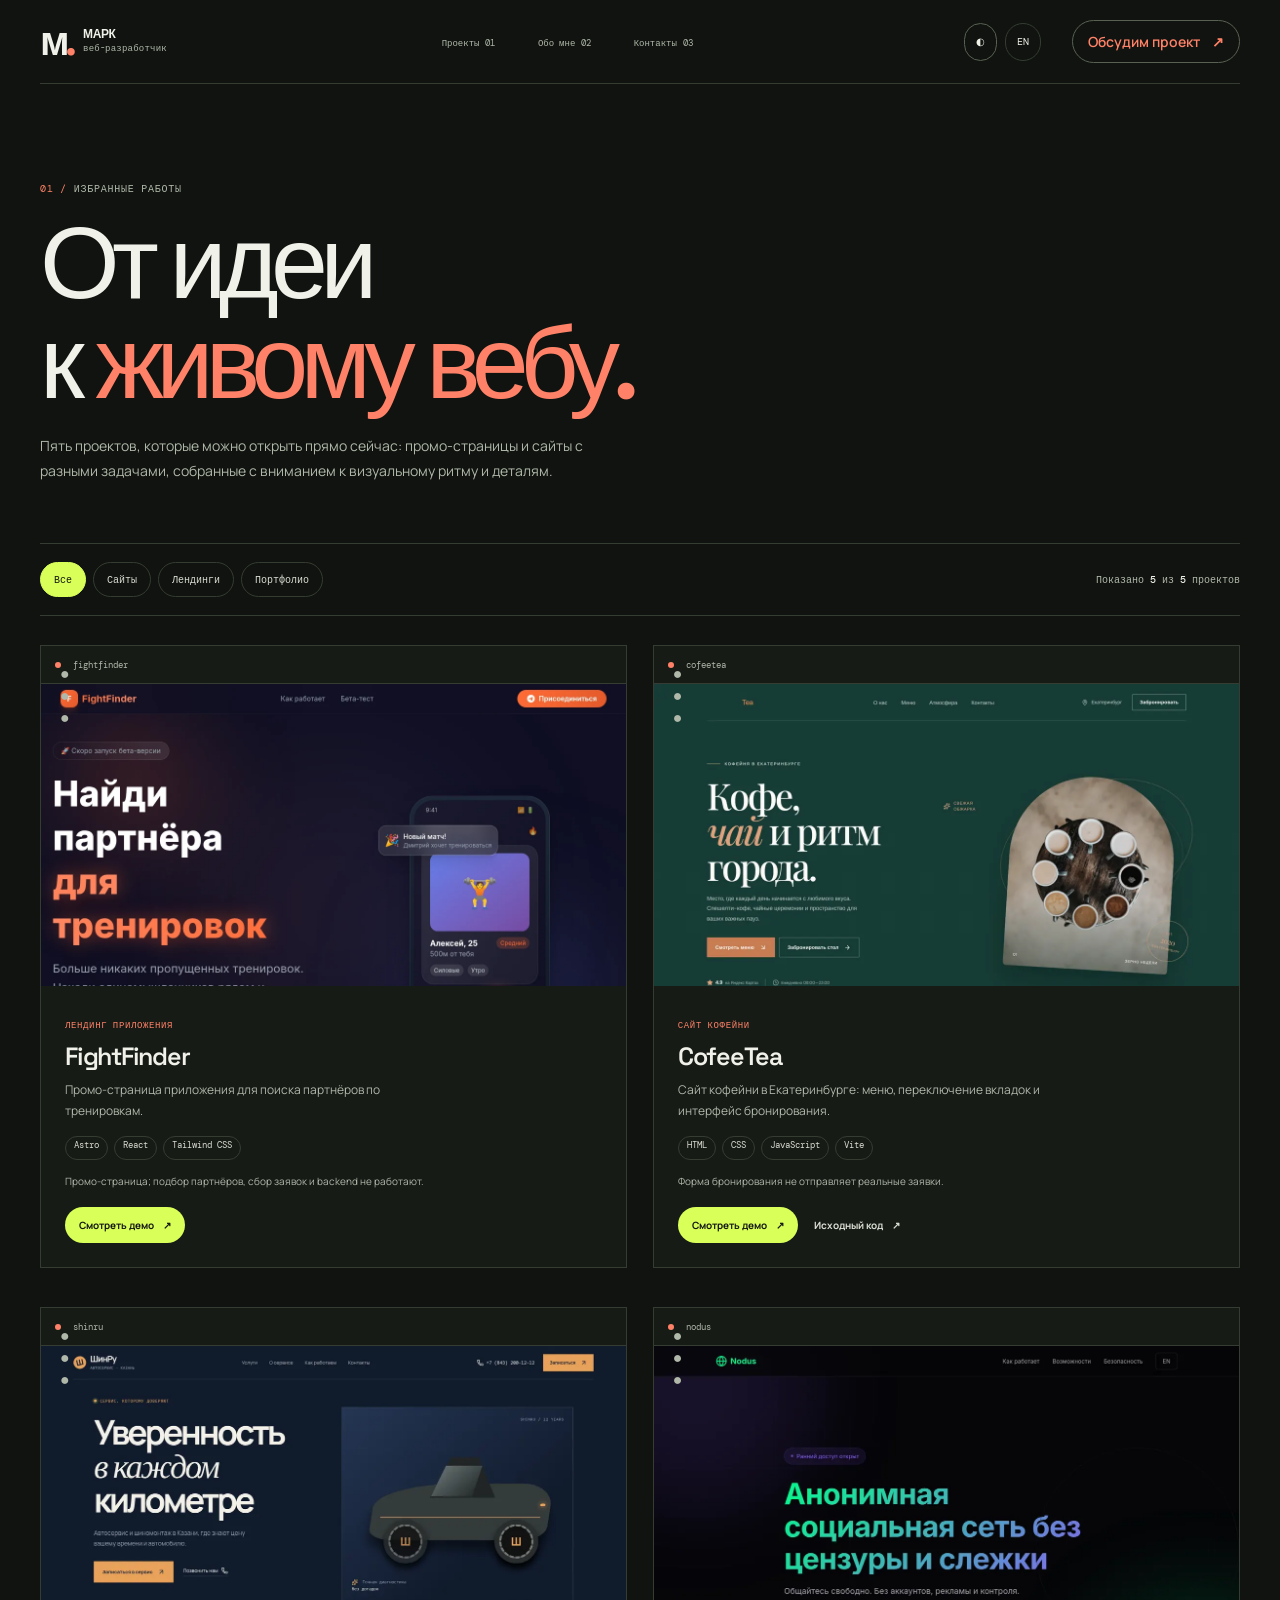
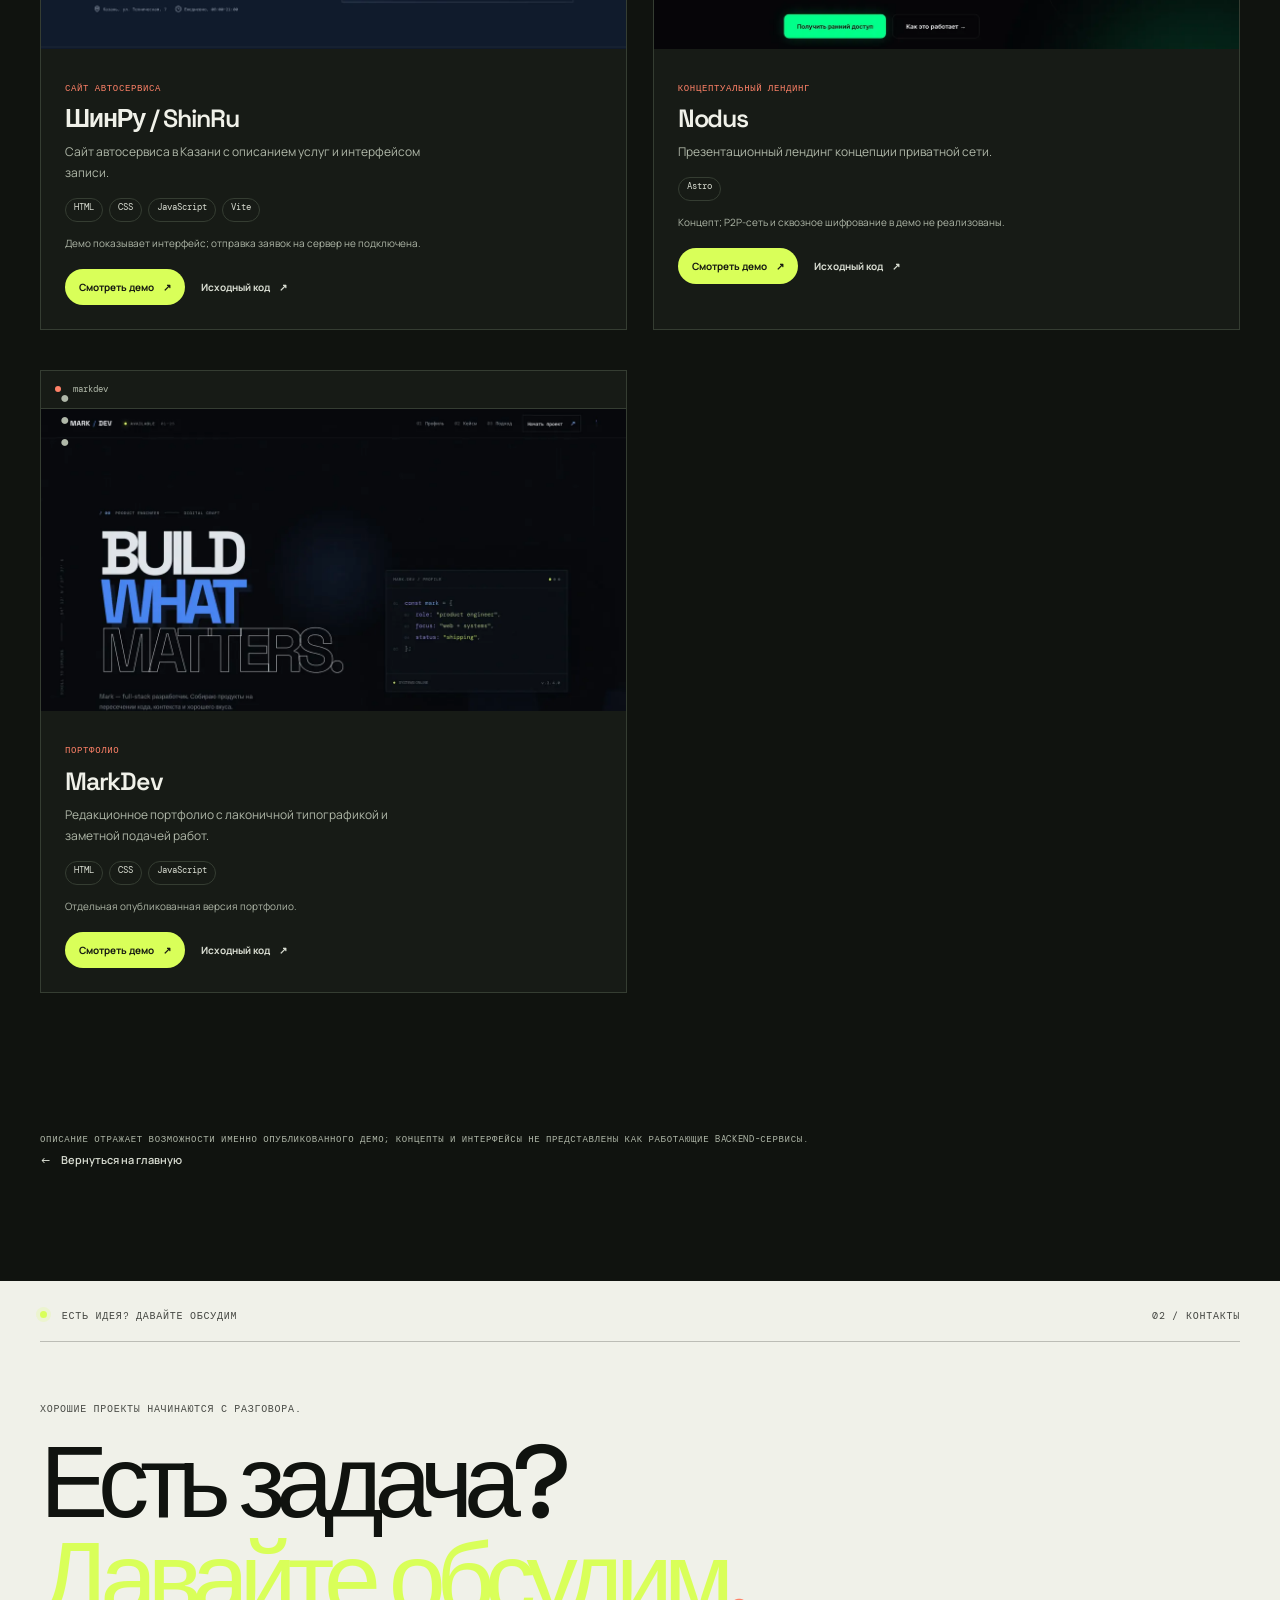
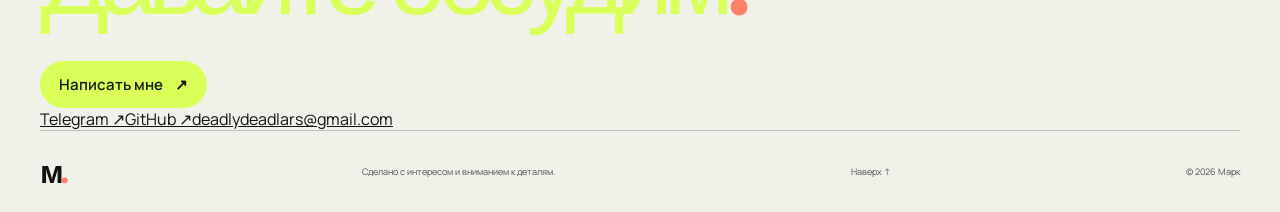
==== projects.html @ 75f18510 "Publish bilingual portfolio with project gallery and themes" ====
<!doctype html>
<html lang="ru" data-theme="dark">
  <head>
    <meta charset="UTF-8" />
    <meta name="viewport" content="width=device-width, initial-scale=1" />
    <meta name="theme-color" content="#10130f" />
    <meta name="description" content="Пять опубликованных веб-проектов: сайты, лендинги и портфолио с живыми демо и исходным кодом." data-i18n-content="projectsMetaDescription" />
    <title data-i18n-title="projectsTitle">Проекты — Марк, веб-разработчик</title>
    <script>try{const t=localStorage.getItem('mark-portfolio-theme');document.documentElement.dataset.theme=t==='light'||t==='dark'?t:'dark';const l=localStorage.getItem('mark-portfolio-locale');document.documentElement.lang=l==='en'||l==='ru'?l:'ru';const m=document.querySelector('meta[name="theme-color"]');if(m)m.content=document.documentElement.dataset.theme==='dark'?'#10130f':'#f5f3ed'}catch{document.documentElement.dataset.theme='dark';document.documentElement.lang='ru'}</script>
    <link rel="preconnect" href="https://fonts.googleapis.com" />
    <link rel="preconnect" href="https://fonts.gstatic.com" crossorigin />
    <link href="https://fonts.googleapis.com/css2?family=DM+Mono:wght@400;500&family=Manrope:wght@400;500;600;700;800&family=Space+Grotesk:wght@400;500;600;700&display=swap" rel="stylesheet" />
    <link rel="stylesheet" href="styles.css" />
    <script src="script.js" defer></script>
  </head>
  <body>
    <a class="skip-link" href="#main" data-i18n="skip">Перейти к содержимому</a>
    <div class="site-shell">
      <header class="site-header" id="top">
        <a class="brand" href="index.html#top" aria-label="Марк — на главную" data-i18n-aria="brandHome"><span class="brand-symbol" aria-hidden="true">м<span class="brand-dot">.</span></span><span class="brand-name"><span data-i18n="brandName">Марк</span><br /><small data-i18n="brandRole">веб-разработчик</small></span></a>
        <nav class="desktop-nav" aria-label="Основная навигация" data-i18n-aria="mainNav"><a href="projects.html" aria-current="page"><span data-i18n="navProjects">Проекты</span> <span>01</span></a><a href="index.html#about"><span data-i18n="navAbout">Обо мне</span> <span>02</span></a><a href="index.html#contact"><span data-i18n="navContact">Контакты</span> <span>03</span></a></nav>
        <div class="header-tools"><button class="theme-toggle" type="button" aria-pressed="true" aria-label="Переключить на светлую тему" data-i18n-aria="themeLight"><span aria-hidden="true">◐</span></button><button class="locale-switch" type="button" aria-label="Switch to English" data-i18n-aria="localeToEnglish">EN</button></div>
        <a class="header-cta" href="index.html#contact"><span data-i18n="headerCta">Обсудим проект</span> <span aria-hidden="true">↗</span></a>
        <button class="menu-toggle" type="button" aria-label="Открыть меню" aria-controls="mobile-nav" aria-expanded="false" data-i18n-aria="menuOpen"><span></span><span></span></button>
      </header>
      <nav class="mobile-nav" id="mobile-nav" aria-label="Мобильная навигация" data-i18n-aria="mobileNav"><a href="projects.html" aria-current="page"><span data-i18n="navProjects">Проекты</span> <span>01 ↗</span></a><a href="index.html#about"><span data-i18n="navAbout">Обо мне</span> <span>02 ↗</span></a><a href="index.html#contact"><span data-i18n="navContact">Контакты</span> <span>03 ↗</span></a></nav>
      <main id="main" class="section-wrap">
        <section class="projects-hero" aria-labelledby="projects-heading"><p class="eyebrow reveal"><span class="section-index">01 /</span> <span data-i18n="projectsEyebrow">Избранные работы</span></p><h1 id="projects-heading" class="reveal" data-i18n-html="projectsHeading">От идеи<br />к <em>живому вебу.</em></h1><p class="projects-intro reveal" data-i18n="projectsIntro">Пять проектов, которые можно открыть прямо сейчас: промо-страницы и сайты с разными задачами, собранные с вниманием к визуальному ритму и деталям.</p></section>
        <section aria-label="Фильтры проектов" data-i18n-aria="filterSection">
          <div class="projects-toolbar"><div class="project-filters" role="group" aria-label="Фильтры проектов" data-i18n-aria="projectFilters"><button class="filter-button" type="button" data-filter="all" aria-pressed="true" data-i18n="filterAll">Все</button><button class="filter-button" type="button" data-filter="website" aria-pressed="false" data-i18n="filterWebsites">Сайты</button><button class="filter-button" type="button" data-filter="landing" aria-pressed="false" data-i18n="filterLandings">Лендинги</button><button class="filter-button" type="button" data-filter="portfolio" aria-pressed="false" data-i18n="filterPortfolio">Портфолио</button></div><p class="projects-count" aria-live="polite" data-project-count><span data-i18n="showingProjects">Показано</span> <strong data-count="shown">5</strong> <span data-i18n="ofProjects">из</span> <strong data-count="total">5</strong> <span data-i18n="projectsNoun">проектов</span></p></div>
        </section>
        <div class="projects-grid" data-projects-grid>
          <article class="project-card reveal" data-project-id="fightfinder" data-category="landing">
            <div class="project-preview"><div class="browser-bar" aria-hidden="true"><span class="browser-dots">● ● ●</span><span class="browser-address">fightfinder</span></div><a href="https://deadlydeadlars.github.io/FightFinder-demo/" class="project-preview-link" target="_blank" rel="noopener noreferrer" data-project-field="openLabel"><img class="project-image" src="assets/projects/fightfinder.webp" width="1200" height="833" loading="lazy" alt="FightFinder — промо-страница сервиса для поиска партнёров по тренировкам" data-project-field="alt" /></a></div>
            <div class="project-info"><p class="project-category" data-project-field="categoryLabel">Лендинг продукта</p><h2 class="project-title" data-project-field="title">FightFinder</h2><p class="project-description" data-project-field="description">Промо-страница сервиса для поиска партнёров по тренировкам и занятий вместе.</p><div class="project-tags"><span class="project-tag">Astro</span><span class="project-tag">React</span><span class="project-tag">Tailwind CSS</span></div><p class="project-note" data-project-field="note">Промо-страница; подбор партнёров и backend не работают.</p><div class="project-actions"><a class="project-demo" href="https://deadlydeadlars.github.io/FightFinder-demo/" target="_blank" rel="noopener noreferrer" data-i18n="viewDemo">Смотреть демо <span aria-hidden="true">↗</span></a></div></div>
          </article>
          <article class="project-card reveal" data-project-id="cofeetea" data-category="website">
            <div class="project-preview"><div class="browser-bar" aria-hidden="true"><span class="browser-dots">● ● ●</span><span class="browser-address">cofeetea</span></div><a href="https://deadlydeadlars.github.io/CofeeTea.github.io/" class="project-preview-link" target="_blank" rel="noopener noreferrer" data-project-field="openLabel"><img class="project-image" src="assets/projects/cofeetea.webp" width="1200" height="833" loading="lazy" alt="Сайт кофейни CofeeTea с меню и интерфейсом бронирования" data-project-field="alt" /></a></div>
            <div class="project-info"><p class="project-category" data-project-field="categoryLabel">Сайт</p><h2 class="project-title" data-project-field="title">CofeeTea</h2><p class="project-description" data-project-field="description">Сайт кофейни в Екатеринбурге: меню, переключение вкладок и интерфейс бронирования.</p><div class="project-tags"><span class="project-tag">HTML</span><span class="project-tag">CSS</span><span class="project-tag">JavaScript</span><span class="project-tag">Vite</span></div><p class="project-note" data-project-field="note">Форма бронирования не отправляет реальные заявки.</p><div class="project-actions"><a class="project-demo" href="https://deadlydeadlars.github.io/CofeeTea.github.io/" target="_blank" rel="noopener noreferrer" data-i18n="viewDemo">Смотреть демо <span aria-hidden="true">↗</span></a><a class="project-source" href="https://github.com/DeadlyDeadlars/CofeeTea.github.io" target="_blank" rel="noopener noreferrer" data-i18n="sourceCode">Исходный код <span aria-hidden="true">↗</span></a></div></div>
          </article>
          <article class="project-card reveal" data-project-id="shinru" data-category="website">
            <div class="project-preview"><div class="browser-bar" aria-hidden="true"><span class="browser-dots">● ● ●</span><span class="browser-address">shinru</span></div><a href="https://deadlydeadlars.github.io/Mechanical.github.io/" class="project-preview-link" target="_blank" rel="noopener noreferrer" data-project-field="openLabel"><img class="project-image" src="assets/projects/shinru.webp" width="1200" height="833" loading="lazy" alt="Сайт автосервиса ШинРу с информацией об услугах" data-project-field="alt" /></a></div>
            <div class="project-info"><p class="project-category" data-project-field="categoryLabel">Сайт</p><h2 class="project-title" data-project-field="title">ШинРу / ShinRu</h2><p class="project-description" data-project-field="description">Сайт автосервиса в Казани с описанием услуг и интерфейсом записи.</p><div class="project-tags"><span class="project-tag">HTML</span><span class="project-tag">CSS</span><span class="project-tag">JavaScript</span><span class="project-tag">Vite</span></div><p class="project-note" data-project-field="note">Демо показывает интерфейс; отправка заявок на сервер не подключена.</p><div class="project-actions"><a class="project-demo" href="https://deadlydeadlars.github.io/Mechanical.github.io/" target="_blank" rel="noopener noreferrer" data-i18n="viewDemo">Смотреть демо <span aria-hidden="true">↗</span></a><a class="project-source" href="https://github.com/DeadlyDeadlars/Mechanical.github.io" target="_blank" rel="noopener noreferrer" data-i18n="sourceCode">Исходный код <span aria-hidden="true">↗</span></a></div></div>
          </article>
          <article class="project-card reveal" data-project-id="nodus" data-category="landing">
            <div class="project-preview"><div class="browser-bar" aria-hidden="true"><span class="browser-dots">● ● ●</span><span class="browser-address">nodus</span></div><a href="https://deadlydeadlars.github.io/Nodus/" class="project-preview-link" target="_blank" rel="noopener noreferrer" data-project-field="openLabel"><img class="project-image" src="assets/projects/nodus.webp" width="1200" height="833" loading="lazy" alt="Nodus — концептуальный лендинг приватной сети" data-project-field="alt" /></a></div>
            <div class="project-info"><p class="project-category" data-project-field="categoryLabel">Концептуальный лендинг</p><h2 class="project-title" data-project-field="title">Nodus</h2><p class="project-description" data-project-field="description">Презентационный лендинг концепции приватной сети.</p><div class="project-tags"><span class="project-tag">Astro</span></div><p class="project-note" data-project-field="note">Концепт; P2P-сеть и сквозное шифрование в демо не реализованы.</p><div class="project-actions"><a class="project-demo" href="https://deadlydeadlars.github.io/Nodus/" target="_blank" rel="noopener noreferrer" data-i18n="viewDemo">Смотреть демо <span aria-hidden="true">↗</span></a><a class="project-source" href="https://github.com/DeadlyDeadlars/Nodus" target="_blank" rel="noopener noreferrer" data-i18n="sourceCode">Исходный код <span aria-hidden="true">↗</span></a></div></div>
          </article>
          <article class="project-card reveal" data-project-id="markdev" data-category="portfolio">
            <div class="project-preview"><div class="browser-bar" aria-hidden="true"><span class="browser-dots">● ● ●</span><span class="browser-address">markdev</span></div><a href="https://deadlydeadlars.github.io/MarkDev.github.io/" class="project-preview-link" target="_blank" rel="noopener noreferrer" data-project-field="openLabel"><img class="project-image" src="assets/projects/markdev.webp" width="1200" height="833" loading="lazy" alt="MarkDev — редакционное портфолио веб-разработчика" data-project-field="alt" /></a></div>
            <div class="project-info"><p class="project-category" data-project-field="categoryLabel">Портфолио</p><h2 class="project-title" data-project-field="title">MarkDev</h2><p class="project-description" data-project-field="description">Редакционное портфолио с лаконичной типографикой и заметной подачей работ.</p><div class="project-tags"><span class="project-tag">HTML</span><span class="project-tag">CSS</span><span class="project-tag">JavaScript</span></div><p class="project-note" data-project-field="note">Отдельная опубликованная версия портфолио.</p><div class="project-actions"><a class="project-demo" href="https://deadlydeadlars.github.io/MarkDev.github.io/" target="_blank" rel="noopener noreferrer" data-i18n="viewDemo">Смотреть демо <span aria-hidden="true">↗</span></a><a class="project-source" href="https://github.com/DeadlyDeadlars/MarkDev.github.io" target="_blank" rel="noopener noreferrer" data-i18n="sourceCode">Исходный код <span aria-hidden="true">↗</span></a></div></div>
          </article>
        </div>
        <p class="project-note mono concept-note" data-i18n="catalogNote">Описание отражает возможности именно опубликованного демо; концепты и интерфейсы не представлены как работающие backend-сервисы.</p>
        <a class="page-back" href="index.html#work"><span aria-hidden="true">←</span> <span data-i18n="backHome">Вернуться на главную</span></a>
      </main>
      <footer class="contact-section catalog-footer"><div class="section-wrap contact-inner"><div class="contact-top mono"><span><span class="live-dot"></span> <span data-i18n="contactEyebrow">ЕСТЬ ИДЕЯ? ДАВАЙТЕ ОБСУДИМ</span></span><span data-i18n="catalogContactIndex">02 / КОНТАКТЫ</span></div><p class="contact-kicker" data-i18n="contactKicker">Хорошие проекты начинаются с разговора.</p><h2 data-i18n-html="catalogContactHeading">Есть задача?<br /><em>Давайте обсудим<span>.</span></em></h2><div class="contact-actions"><a class="contact-button" href="mailto:deadlydeadlars@gmail.com?subject=%D0%9F%D1%80%D0%BE%D0%B5%D0%BA%D1%82%20%D0%B4%D0%BB%D1%8F%20%D0%9C%D0%B0%D1%80%D0%BA%D0%B0" data-i18n-href="mailtoSubject"><span data-i18n="writeMe">Написать мне</span> <span aria-hidden="true">↗</span></a></div><div class="contact-links"><a href="https://t.me/MarkCodder" target="_blank" rel="noopener noreferrer">Telegram <span aria-hidden="true">↗</span></a><a href="https://github.com/DeadlyDeadlars" target="_blank" rel="noopener noreferrer">GitHub <span aria-hidden="true">↗</span></a><a href="mailto:deadlydeadlars@gmail.com">deadlydeadlars@gmail.com</a></div><div class="footer"><a class="footer-brand" href="index.html#top" aria-label="Марк — на главную" data-i18n-aria="brandHome">м<span>.</span></a><span data-i18n="footerMade">Сделано с интересом и вниманием к деталям.</span><a href="index.html#top"><span data-i18n="backTop">Наверх</span> ↑</a><span>© <span id="year">2026</span> <span data-i18n="brandName">Марк</span></span></div></div></footer>
    </div>
  </body>
</html>
---- styles.css ----
:root {
  color-scheme: dark;
  --paper: #10130f;
  --paper-raised: #171b16;
  --paper-soft: #1d231b;
  --ink: #f0f1e9;
  --ink-soft: #d9ddd2;
  --muted: #b0b8a9;
  --line: #353d32;
  --line-strong: #596252;
  --lime: #d9ff59;
  --coral: #ff8268;
  --accent: #ff8268;
  --accent-contrast: #21140f;
  --art-ink: #192017;
  --art-line: #20291d;
  --wrap: 1240px;
  --mono: 'DM Mono', monospace;
  --display: 'Space Grotesk', sans-serif;
  --body: 'Manrope', sans-serif;
  --header-height: 84px;
  --ease-out: cubic-bezier(.2, .75, .25, 1);
}

html[data-theme='light'] {
  color-scheme: light;
  --paper: #f5f3ed;
  --paper-raised: #fffefa;
  --paper-soft: #e9e7de;
  --ink: #20211d;
  --ink-soft: #373a31;
  --muted: #62665b;
  --line: #d5d4ca;
  --line-strong: #a9ad9e;
  --lime: #d9ff59;
  --coral: #f2644c;
  --accent: #b63f2a;
  --accent-contrast: #fff9f4;
  --art-ink: #20231b;
  --art-line: #363d2d;
}

* { box-sizing: border-box; }
html {
  scroll-behavior: smooth;
  scroll-padding-top: calc(var(--header-height) + 18px);
  background: var(--paper);
}
body {
  margin: 0;
  min-width: 320px;
  overflow-x: clip;
  background: var(--paper);
  color: var(--ink);
  font-family: var(--body);
  -webkit-font-smoothing: antialiased;
  text-rendering: optimizeLegibility;
  transition: background-color .25s ease, color .25s ease;
}
.site-shell { position: relative; overflow: clip; }
.section-wrap, .site-header {
  width: min(var(--wrap), calc(100% - 80px));
  margin-inline: auto;
}
img, svg { max-width: 100%; }
img { height: auto; }
button, a { -webkit-tap-highlight-color: transparent; }
button { font: inherit; }
button:focus-visible { outline-offset: 4px; }
a { color: inherit; }
:focus-visible {
  outline: 2px solid var(--lime);
  outline-offset: 4px;
}
.mono, .eyebrow, .section-index {
  font-family: var(--mono);
  font-size: 10px;
  letter-spacing: .075em;
  text-transform: uppercase;
}
.visually-hidden {
  position: absolute !important;
  width: 1px !important;
  height: 1px !important;
  padding: 0 !important;
  margin: -1px !important;
  overflow: hidden !important;
  clip: rect(0, 0, 0, 0) !important;
  white-space: nowrap !important;
  border: 0 !important;
}
[hidden] { display: none !important; }
.skip-link {
  position: fixed;
  z-index: 100;
  top: 10px;
  left: 10px;
  padding: 12px 18px;
  transform: translateY(-160%);
  background: var(--lime);
  color: #171a12;
  font-weight: 700;
  text-decoration: none;
  transition: transform .2s ease;
}
.skip-link:focus { transform: none; }

/* A quiet instrument panel for navigation and language/theme controls. */
.site-header {
  position: relative;
  z-index: 20;
  display: flex;
  min-height: var(--header-height);
  align-items: center;
  justify-content: space-between;
  gap: clamp(14px, 2.3vw, 34px);
  border-bottom: 1px solid var(--line);
}
.brand {
  display: inline-flex;
  flex: 0 0 auto;
  align-items: center;
  gap: 11px;
  color: var(--ink);
  text-decoration: none;
}
.brand-symbol, .footer-brand {
  font: 700 40px/.75 var(--display);
  letter-spacing: -.12em;
}
.brand-dot, .footer-brand span { color: var(--accent); }
.brand-name {
  font: 700 12px/1.05 var(--display);
  letter-spacing: -.03em;
  text-transform: uppercase;
}
.brand-name small {
  color: var(--muted);
  font: 9px/1.5 var(--mono);
  letter-spacing: .025em;
  text-transform: none;
}
.desktop-nav {
  display: flex;
  flex: 1 1 auto;
  align-items: center;
  justify-content: center;
  gap: clamp(16px, 3vw, 42px);
  min-width: 0;
}
.desktop-nav a, .header-cta {
  font-size: 11px;
  font-weight: 600;
  text-decoration: none;
}
.desktop-nav a {
  color: var(--ink-soft);
  transition: color .18s ease;
}
.desktop-nav a:hover, .footer a:hover, .text-link:hover { color: var(--accent); }
.desktop-nav a span {
  margin-left: 4px;
  color: var(--muted);
  font: 9px var(--mono);
}
.header-tools {
  display: flex;
  flex: 0 0 auto;
  align-items: center;
  justify-content: flex-end;
  gap: 8px;
}
.header-cta {
  display: inline-flex;
  align-items: center;
  gap: 12px;
  margin-left: 2px;
  padding: 11px 15px;
  border: 1px solid var(--line-strong);
  border-radius: 999px;
  white-space: nowrap;
  transition: border-color .2s ease, background-color .2s ease, color .2s ease;
}
.header-cta:hover { border-color: var(--ink); background: var(--ink); color: var(--paper); }
.header-cta span { color: var(--accent); font-size: 14px; }
.theme-toggle, .locale-switch {
  display: inline-flex;
  min-height: 38px;
  align-items: center;
  justify-content: center;
  padding: 0 11px;
  border: 1px solid var(--line);
  border-radius: 999px;
  background: transparent;
  color: var(--ink);
  font: 10px var(--mono);
  cursor: pointer;
  transition: border-color .2s ease, background-color .2s ease, color .2s ease;
}
.theme-toggle:hover, .locale-switch:hover { border-color: var(--lime); background: var(--paper-soft); }
.theme-toggle[aria-pressed='true'] { border-color: var(--line-strong); }
.menu-toggle {
  display: none;
  min-width: 42px;
  min-height: 42px;
  align-items: center;
  justify-content: center;
  flex-direction: column;
  gap: 5px;
  padding: 0;
  border: 1px solid var(--line);
  border-radius: 50%;
  background: transparent;
  color: var(--ink);
  cursor: pointer;
}
.menu-toggle span {
  width: 15px;
  height: 1px;
  background: currentColor;
  transition: transform .2s ease;
}
.menu-toggle[aria-expanded='true'] span:first-child { transform: translateY(3px) rotate(45deg); }
.menu-toggle[aria-expanded='true'] span:last-child { transform: translateY(-3px) rotate(-45deg); }
.mobile-nav { display: none; }

/* Intro: oversized typography against a hand-built, orbital diagram. */
.hero { padding-top: 24px; }
.hero-topline, .hero-foot {
  display: flex;
  align-items: center;
  justify-content: space-between;
  gap: 16px;
  color: var(--muted);
}
.hero-topline { padding: 0 2px 19px; border-bottom: 1px solid var(--line); }
.live-dot {
  display: inline-block;
  width: 7px;
  height: 7px;
  margin-right: 8px;
  border-radius: 50%;
  background: var(--lime);
  box-shadow: 0 0 0 4px color-mix(in srgb, var(--lime) 18%, transparent);
  vertical-align: 1px;
}
.hero-grid {
  display: grid;
  grid-template-columns: minmax(0, 1.04fr) minmax(0, .96fr);
  align-items: center;
  gap: clamp(30px, 5vw, 72px);
  padding-block: clamp(36px, 6vw, 76px) 42px;
}
.hero-copy { min-width: 0; padding-block: 10px; }
.hero-copy .eyebrow { margin-bottom: clamp(24px, 3vw, 36px); color: var(--muted); }
.hero-copy .eyebrow span { margin-inline: 6px; color: var(--accent); font-size: 16px; vertical-align: -2px; }
.hero h1 {
  max-width: 8.5ch;
  margin: 0 0 clamp(24px, 3vw, 36px);
  font: 600 clamp(66px, 8.4vw, 124px)/.86 var(--display);
  letter-spacing: -.095em;
  overflow-wrap: anywhere;
}
.hero-last { position: relative; display: inline-block; white-space: nowrap; }
.period { color: var(--accent); }
.hero-scribble {
  position: absolute;
  bottom: -13px;
  left: 0;
  width: 102%;
  height: 25px;
  color: var(--accent);
  transform: rotate(-2deg);
}
.hero-bottom {
  display: flex;
  max-width: 470px;
  align-items: center;
  justify-content: space-between;
  gap: 22px;
}
.hero-bottom p {
  max-width: 350px;
  margin: 0;
  color: var(--muted);
  font-size: 13px;
  line-height: 1.8;
}
.hero-actions { display: flex; flex-wrap: wrap; align-items: center; gap: 11px; margin-top: 24px; }
.button-primary, .button-secondary {
  display: inline-flex;
  min-height: 46px;
  align-items: center;
  justify-content: center;
  gap: 12px;
  padding: 0 18px;
  border: 1px solid transparent;
  border-radius: 999px;
  font-size: 11px;
  font-weight: 700;
  text-decoration: none;
  transition: transform .2s var(--ease-out), background-color .2s ease, color .2s ease, border-color .2s ease;
}
.button-primary { background: var(--lime); color: #171a12; }
.button-primary:hover { transform: translateY(-2px); background: #e5ff8b; }
.button-secondary { border-color: var(--line-strong); color: var(--ink); }
.button-secondary:hover { transform: translateY(-2px); border-color: var(--ink); background: var(--paper-soft); }
.hero-badge {
  display: inline-flex;
  align-items: center;
  gap: 8px;
  padding: 8px 12px;
  border: 1px solid var(--line);
  border-radius: 999px;
  color: var(--ink-soft);
  font: 9px var(--mono);
  letter-spacing: .035em;
}
.hero-stats { display: flex; flex-wrap: wrap; gap: 24px; margin-top: 28px; }
.stat-item { display: grid; gap: 4px; color: var(--muted); font: 9px/1.5 var(--mono); }
.stat-item strong { color: var(--ink); font: 600 21px/1 var(--display); letter-spacing: -.06em; }
.circle-link {
  display: grid;
  width: 50px;
  height: 50px;
  flex: 0 0 50px;
  place-items: center;
  border: 1px solid var(--line-strong);
  border-radius: 50%;
  color: var(--ink);
  font-size: 23px;
  text-decoration: none;
  transition: transform .2s ease, border-color .2s ease, background-color .2s ease, color .2s ease;
}
.circle-link:hover { transform: translate(2px, 2px); border-color: var(--lime); background: var(--lime); color: #171a12; }
.hero-art {
  position: relative;
  width: 100%;
  aspect-ratio: .98;
  max-height: 540px;
  overflow: hidden;
  isolation: isolate;
  background: radial-gradient(ellipse at 51% 49%, #293423 0%, #1b2419 34%, #141a13 75%);
  color: #eef2df;
}
html[data-theme='light'] .hero-art { background: radial-gradient(ellipse at 51% 49%, #e5f0c2 0%, #d9e4b7 36%, #c8d4a8 100%); color: #25291f; }
.hero-art::before, .hero-art::after { position: absolute; z-index: 0; content: ''; pointer-events: none; }
.hero-art::before {
  inset: 0;
  background-image: linear-gradient(color-mix(in srgb, currentColor 9%, transparent) 1px, transparent 1px), linear-gradient(90deg, color-mix(in srgb, currentColor 9%, transparent) 1px, transparent 1px);
  background-size: 30px 30px;
  mask-image: linear-gradient(135deg, transparent 2%, #000 32%, #000 78%, transparent 100%);
}
.hero-art::after {
  inset: 10%;
  border: 1px solid color-mix(in srgb, currentColor 16%, transparent);
  border-radius: 50%;
  transform: rotate(-27deg) scaleX(1.23);
}
.art-grid { position: absolute; inset: 0; z-index: 0; pointer-events: none; }
.art-top {
  position: absolute;
  z-index: 4;
  top: 18px;
  right: 20px;
  left: 20px;
  display: flex;
  justify-content: space-between;
  gap: 12px;
  color: inherit;
}
.art-orbit {
  position: absolute;
  z-index: 1;
  top: 33%;
  left: 11%;
  width: 78%;
  height: 36%;
  border: 1px solid color-mix(in srgb, currentColor 45%, transparent);
  border-radius: 50%;
  transform: rotate(-39deg);
}
.art-orbit-one { box-shadow: 0 0 24px color-mix(in srgb, var(--lime) 10%, transparent); }
.art-orbit-two {
  top: 28%;
  left: 8%;
  width: 84%;
  height: 45%;
  border-color: color-mix(in srgb, currentColor 28%, transparent);
  transform: rotate(38deg);
}
.art-core {
  position: absolute;
  z-index: 2;
  top: 31%;
  left: 29%;
  display: grid;
  width: 43%;
  aspect-ratio: 1;
  place-items: center;
  border-radius: 50%;
  background: radial-gradient(circle at 33% 29%, #ffc1a8, var(--coral) 52%, #d74a38);
  box-shadow: 14px 20px 0 color-mix(in srgb, var(--art-ink) 22%, transparent), 0 0 70px color-mix(in srgb, var(--coral) 24%, transparent);
  animation: core-float 6.5s ease-in-out infinite;
}
.core-inner {
  width: 39%;
  height: 39%;
  border-radius: 50%;
  background: var(--art-ink);
  box-shadow: 0 0 0 13px color-mix(in srgb, #f6f1de 27%, transparent), 0 0 0 27px color-mix(in srgb, #f6f1de 15%, transparent);
}
.art-spark { position: absolute; z-index: 3; color: var(--lime); }
.art-spark-one { top: 22%; left: 15%; font-size: 31px; animation: spin 24s linear infinite; }
.art-spark-two { top: 64%; right: 16%; color: var(--accent); font-size: 23px; }
.art-label { position: absolute; z-index: 3; font-size: 9px; line-height: 1.8; }
.art-label-top { top: 21%; right: 12%; text-align: right; }
.art-label-bottom { bottom: 17px; left: 20px; }
.art-sticker {
  position: absolute;
  z-index: 4;
  right: 7%;
  bottom: 10%;
  display: grid;
  width: 88px;
  height: 88px;
  align-content: center;
  border-radius: 50%;
  background: var(--lime);
  box-shadow: 3px 6px 0 color-mix(in srgb, var(--art-ink) 22%, transparent);
  color: #171a12;
  font: 700 15px/.9 var(--display);
  letter-spacing: -.06em;
  text-align: center;
  transform: rotate(11deg);
}
.art-sticker span { color: #b3412f; }
.hero-foot { padding: 16px 2px 22px; border-top: 1px solid var(--line); }
.hero-foot span:last-child span { margin-left: 7px; color: var(--accent); font-size: 15px; }

/* Small manifesto strip gives the long page a measured change of pace. */
.ticker {
  display: flex;
  height: 62px;
  align-items: center;
  overflow: hidden;
  background: var(--lime);
  color: #171a12;
}
.ticker-track { display: flex; width: max-content; animation: ticker 32s linear infinite; }
.ticker-track span {
  font: 600 17px var(--display);
  letter-spacing: .025em;
  white-space: nowrap;
}
.ticker-track b { margin-inline: 17px; color: #b3412f; font-size: 13px; }

/* Reusable section headers and the true, screenshot-led project cards. */
.work-section { padding-block: clamp(78px, 10vw, 130px) clamp(74px, 9vw, 112px); }
.section-heading {
  display: flex;
  align-items: flex-end;
  justify-content: space-between;
  gap: 28px;
  margin-bottom: clamp(30px, 4.2vw, 52px);
}
.section-heading .eyebrow, .projects-hero .eyebrow, .projects-toolbar .eyebrow { margin-bottom: 17px; color: var(--muted); }
.section-index { color: var(--accent); }
.section-heading h2, .about-intro h2, .projects-hero h1 {
  margin: 0;
  font: 500 clamp(42px, 5.9vw, 76px)/.98 var(--display);
  letter-spacing: -.075em;
}
.section-heading h2 em { color: var(--muted); font-style: normal; }
.heading-side { max-width: 260px; margin: 0 2px 4px 0; color: var(--muted); font-size: 12px; line-height: 1.8; }
.project-grid {
  display: grid;
  grid-template-columns: repeat(3, minmax(0, 1fr));
  gap: clamp(16px, 2vw, 26px);
}
.projects-grid {
  display: grid;
  grid-template-columns: repeat(2, minmax(0, 1fr));
  gap: clamp(24px, 3.1vw, 42px) clamp(18px, 2vw, 26px);
}
.project-card {
  min-width: 0;
  overflow: hidden;
  border: 1px solid var(--line);
  background: var(--paper-raised);
  transition: border-color .25s ease, background-color .25s ease, transform .3s var(--ease-out);
}
.project-card:hover { transform: translateY(-4px); border-color: var(--line-strong); }
.project-preview {
  position: relative;
  overflow: hidden;
  aspect-ratio: 1.72;
  background: var(--paper-soft);
  color: var(--muted);
}
.browser-bar {
  position: relative;
  z-index: 2;
  display: flex;
  min-height: 38px;
  align-items: center;
  gap: 12px;
  padding: 0 14px;
  border-bottom: 1px solid var(--line);
  background: var(--paper-raised);
  color: var(--muted);
}
.browser-dots { display: flex; flex: 0 0 auto; gap: 5px; }
.browser-dots::before, .browser-dots::after { content: ''; }
.browser-dots, .browser-dots::before, .browser-dots::after {
  width: 6px;
  height: 6px;
  border-radius: 50%;
  background: var(--accent);
}
.browser-dots::before { background: var(--lime); }
.browser-dots::after { background: var(--line-strong); }
.browser-address {
  min-width: 0;
  overflow: hidden;
  text-overflow: ellipsis;
  white-space: nowrap;
  font: 9px var(--mono);
}
.project-preview > a { display: block; height: calc(100% - 38px); overflow: hidden; }
.project-image {
  display: block;
  width: 100%;
  height: 100%;
  object-fit: cover;
  object-position: top center;
  transition: transform .55s var(--ease-out), filter .3s ease;
}
.project-card:hover .project-image { transform: scale(1.035); }
.project-info { padding: clamp(17px, 2vw, 24px); }
.project-category { color: var(--accent); font: 9px/1.5 var(--mono); letter-spacing: .07em; text-transform: uppercase; }
.project-title {
  margin: 9px 0 8px;
  font: 600 clamp(19px, 2vw, 25px)/1.16 var(--display);
  letter-spacing: -.05em;
  overflow-wrap: anywhere;
}
.project-description { max-width: 52ch; margin: 0; color: var(--muted); font-size: 12px; line-height: 1.75; }
.project-tags { display: flex; flex-wrap: wrap; gap: 6px; margin-top: 15px; }
.project-tag {
  display: inline-flex;
  min-height: 24px;
  padding: 3px 8px;
  border: 1px solid var(--line);
  border-radius: 999px;
  color: var(--ink-soft);
  font: 9px/1.3 var(--mono);
}
.project-note { margin: 13px 0 0; color: var(--muted); font-size: 10px; line-height: 1.6; }
.project-actions { display: flex; flex-wrap: wrap; align-items: center; gap: 9px 16px; margin-top: 18px; }
.project-demo, .project-source {
  display: inline-flex;
  min-height: 36px;
  align-items: center;
  justify-content: center;
  gap: 9px;
  font-size: 10px;
  font-weight: 700;
  text-decoration: none;
  transition: color .2s ease, background-color .2s ease, border-color .2s ease, transform .2s ease;
}
.project-demo { padding: 0 13px; border: 1px solid transparent; border-radius: 999px; background: var(--lime); color: #171a12; }
.project-demo:hover { transform: translateY(-2px); background: #e5ff8b; }
.project-source { color: var(--ink-soft); }
.project-source:hover { color: var(--accent); }
.work-footer { display: flex; justify-content: center; margin-top: clamp(30px, 4vw, 48px); }
.concept-note { margin: 27px 0 0; color: var(--muted); font-size: 9px; line-height: 1.7; }

/* A distinct, useful archive page rather than a second landing-page clone. */
.projects-hero { padding-block: clamp(48px, 7vw, 88px) clamp(34px, 5vw, 60px); }
.projects-hero .eyebrow { color: var(--muted); margin-bottom: 18px; }
.projects-hero h1 { max-width: 14ch; font-size: clamp(49px, 8vw, 104px); }
.projects-hero h1 em { color: var(--accent); font-style: normal; }
.projects-intro { max-width: 62ch; margin: 19px 0 0; color: var(--muted); font-size: 14px; line-height: 1.8; }
.projects-toolbar {
  display: flex;
  flex-wrap: wrap;
  align-items: center;
  justify-content: space-between;
  gap: 18px 24px;
  padding-block: 18px;
  border-top: 1px solid var(--line);
  border-bottom: 1px solid var(--line);
}
.project-filters { display: flex; flex-wrap: wrap; gap: 7px; }
.filter-button {
  min-height: 35px;
  padding: 0 13px;
  border: 1px solid var(--line);
  border-radius: 999px;
  background: transparent;
  color: var(--ink-soft);
  font: 10px var(--mono);
  cursor: pointer;
  transition: border-color .2s ease, background-color .2s ease, color .2s ease;
}
.filter-button:hover { border-color: var(--line-strong); }
.filter-button[aria-pressed='true'] { border-color: var(--lime); background: var(--lime); color: #171a12; }
.projects-count { margin: 0; color: var(--muted); font: 10px var(--mono); }
.projects-count strong { color: var(--ink); font-weight: 500; }
.projects-grid { padding-block: 29px clamp(76px, 9vw, 112px); }
.page-back {
  display: inline-flex;
  align-items: center;
  gap: 10px;
  color: var(--ink-soft);
  font-size: 11px;
  font-weight: 600;
  text-decoration: none;
}
.catalog-footer { margin-top: clamp(76px, 9vw, 112px); }
.catalog-footer .contact-kicker { margin-top: clamp(38px, 5vw, 60px); }
.page-back:hover { color: var(--accent); }

/* About and skills keep their spacing and hierarchy on either page palette. */
.about-section { padding-block: clamp(72px, 9vw, 112px); background: var(--paper-soft); }
.about-inner {
  display: grid;
  grid-template-columns: minmax(0, 1fr) minmax(0, .82fr);
  align-items: center;
  gap: clamp(40px, 10vw, 145px);
}
.about-intro { position: relative; min-width: 0; }
.about-intro .eyebrow { margin-bottom: 21px; color: var(--muted); }
.about-intro h2 { font-size: clamp(47px, 6vw, 78px); }
.about-intro h2 span { color: var(--accent); }
.about-asterisk { position: absolute; top: 9px; right: 12%; color: var(--accent); font-size: 34px; animation: spin 28s linear infinite; }
.about-content { max-width: 470px; padding-top: 12px; }
.about-lead { margin: 0 0 18px; font: 500 clamp(19px, 2.1vw, 24px)/1.5 var(--display); letter-spacing: -.04em; }
.about-lead em { color: var(--muted); font-style: normal; }
.about-content > p:nth-child(2) { color: var(--muted); font-size: 12px; line-height: 1.9; }
.text-link {
  display: inline-flex;
  align-items: center;
  gap: 14px;
  margin-top: 10px;
  padding-bottom: 8px;
  border-bottom: 1px solid var(--line-strong);
  color: var(--ink);
  font-size: 11px;
  font-weight: 700;
  text-decoration: none;
  transition: color .2s ease;
}
.text-link span { color: var(--accent); font-size: 17px; }
.skills-section { padding-block: clamp(76px, 9vw, 118px) clamp(82px, 10vw, 126px); }
.skills-heading { margin-bottom: 42px; }
.skills-grid {
  display: grid;
  grid-template-columns: repeat(3, minmax(0, 1fr));
  border-top: 1px solid var(--line);
  border-bottom: 1px solid var(--line);
}
.skill-card { position: relative; min-width: 0; min-height: 220px; padding: 23px 25px 24px 0; }
.skill-card + .skill-card { padding-left: 25px; border-left: 1px solid var(--line); }
.skill-icon { display: block; margin-bottom: 24px; color: var(--accent); font: 27px var(--display); }
.skill-num { position: absolute; top: 30px; right: 17px; color: var(--muted); font-size: 8px; }
.skill-card h3 { margin: 0 0 9px; font: 600 18px var(--display); letter-spacing: -.04em; }
.skill-card p { margin: 0; color: var(--muted); font-size: 11px; line-height: 1.8; }

/* High-contrast contact close and quiet, fully linked footer. */
.contact-section { padding-top: 28px; background: var(--ink); color: var(--paper); }
html[data-theme='light'] .contact-section { background: #20231d; color: #f5f3ed; }
.contact-top {
  display: flex;
  justify-content: space-between;
  gap: 18px;
  padding-bottom: 19px;
  border-bottom: 1px solid color-mix(in srgb, var(--paper) 23%, transparent);
  color: color-mix(in srgb, var(--paper) 76%, transparent);
}
.contact-top .live-dot { background: var(--lime); }
.contact-kicker { margin: clamp(52px, 7vw, 80px) 0 18px; color: color-mix(in srgb, var(--paper) 74%, transparent); font: 10px var(--mono); letter-spacing: .07em; text-transform: uppercase; }
.contact-inner h2 {
  max-width: 14ch;
  margin: 0;
  font: 500 clamp(49px, 8vw, 108px)/.95 var(--display);
  letter-spacing: -.09em;
  overflow-wrap: anywhere;
}
.contact-inner h2 em { color: var(--lime); font-style: normal; }
.contact-inner h2 em span { color: var(--coral); }
.contact-actions { display: flex; flex-wrap: wrap; align-items: center; gap: 20px; margin-top: 34px; }
.contact-button, .copy-button { font: 600 11px var(--body); }
.contact-button {
  display: inline-flex;
  min-height: 47px;
  align-items: center;
  gap: 12px;
  padding: 0 19px;
  border-radius: 999px;
  background: var(--lime);
  color: #171a12;
  text-decoration: none;
  transition: transform .2s ease, background-color .2s ease;
}
.contact-button:hover { transform: translateY(-3px); background: #e5ff8b; }
.contact-button span { font-size: 15px; }
.copy-button {
  padding: 0 0 7px;
  border: 0;
  border-bottom: 1px solid color-mix(in srgb, var(--paper) 46%, transparent);
  background: transparent;
  color: var(--paper);
  cursor: pointer;
}
.copy-button span { margin-left: 7px; color: var(--coral); }
.footer {
  display: flex;
  min-height: 82px;
  align-items: center;
  justify-content: space-between;
  gap: 20px;
  border-top: 1px solid color-mix(in srgb, var(--paper) 23%, transparent);
  color: color-mix(in srgb, var(--paper) 72%, transparent);
  font-size: 9px;
}
.footer-brand { flex: 0 0 auto; color: var(--paper); font-size: 32px; text-decoration: none; }
.footer a:not(.footer-brand) { color: inherit; text-decoration: none; }

/* Reveal enhancement is opt-in: no-JS and reduced-motion content stays visible. */
.js-enabled .reveal:not(.is-visible) {
  opacity: 0;
  transform: translateY(16px);
}
.reveal { transition: opacity .65s ease, transform .65s var(--ease-out); }
.project-card[hidden] { display: none !important; }
.project-preview-link:focus-visible { outline-offset: -5px; }
.contact-links a { overflow-wrap: anywhere; }
.footer > span { line-height: 1.6; }
.copy-status { min-height: 1.5em; margin: 12px 0 0; color: color-mix(in srgb, var(--paper) 74%, transparent); font-size: 11px; line-height: 1.6; }
.catalog-footer { padding-bottom: 0; }
.reveal.is-visible { opacity: 1; transform: translateY(0); }

@keyframes ticker { to { transform: translateX(-50%); } }
@keyframes spin { to { transform: rotate(360deg); } }
@keyframes core-float { 0%, 100% { transform: translateY(0); } 50% { transform: translateY(-10px); } }
@media (max-width: 760px) {
  html[lang='en'] .hero h1 { max-width: 100%; font-size: clamp(54px, 14.4vw, 106px); }
}
@media (max-width: 420px) {
  html[lang='en'] .hero h1 { font-size: clamp(48px, 13.5vw, 57px); }
}

@media (max-width: 1020px) {
  :root { --header-height: 76px; }
  .section-wrap, .site-header { width: min(var(--wrap), calc(100% - 56px)); }
  .site-header { gap: 15px; }
  .desktop-nav { gap: 17px; }
  .desktop-nav a, .header-cta { font-size: 10px; }
  .header-cta { padding-inline: 12px; }
  .header-tools { gap: 6px; }
  .theme-toggle, .locale-switch { min-height: 35px; padding-inline: 9px; }
  .hero-grid { gap: 34px; }
  .hero h1 { font-size: clamp(65px, 8.6vw, 94px); }
  .hero-art { aspect-ratio: .9; }
  .heading-side { max-width: 220px; }
}

@media (max-width: 760px) {
  :root { --header-height: 68px; }
  html { scroll-padding-top: calc(var(--header-height) + 12px); }
  .section-wrap, .site-header { width: calc(100% - 40px); }
  .site-header { gap: 12px; }
  .header-cta { display: none; }
  .desktop-nav { display: none; }
  .header-tools { display: flex; margin-left: auto; gap: 7px; }
  .theme-toggle, .locale-switch { min-width: 36px; min-height: 36px; padding-inline: 9px; font-size: 9px; }
  .menu-toggle { display: none; }
  .js-enabled .menu-toggle { display: inline-flex; }
  .mobile-nav { display: grid; position: static; width: 100%; transform: none; padding: 0 18px; border: 1px solid var(--line); background: var(--paper-raised); }
  .mobile-nav:not([hidden]) {
    position: absolute;
    z-index: 19;
    top: var(--header-height);
    left: 50%;
    display: grid;
    width: min(var(--wrap), calc(100% - 40px));
    padding: 8px 18px 15px;
    transform: translateX(-50%);
    border: 1px solid var(--line);
    border-top: 0;
    background: var(--paper-raised);
    box-shadow: 0 18px 35px #0002;
  }
  .mobile-nav a {
    display: flex;
    align-items: center;
    justify-content: space-between;
    gap: 16px;
    padding: 14px 1px;
    border-bottom: 1px solid var(--line);
    color: var(--ink);
    font: 500 14px var(--display);
    text-decoration: none;
  }
  .mobile-nav a:last-child { border-bottom: 0; }
  .mobile-nav a span { color: var(--muted); font: 9px var(--mono); }
  .hero { padding-top: 17px; }
  .hero-topline { padding-bottom: 15px; font-size: 8px; }
  .hero-grid { grid-template-columns: 1fr; gap: 19px; padding-block: 32px 30px; }
  .hero-copy { padding-block: 8px 0; }
  .hero-copy .eyebrow { margin-bottom: 24px; font-size: 9px; }
  .hero h1 { max-width: 9ch; margin-bottom: 27px; font-size: clamp(70px, 14.4vw, 106px); }
  .hero-scribble { bottom: -10px; height: 20px; }
  .hero-bottom { max-width: 480px; }
  .hero-bottom p { max-width: 360px; font-size: 12px; }
  .hero-art { aspect-ratio: 1.12; max-height: none; }
  .art-core { top: 29%; left: 30%; width: 40%; }
  .art-label-top { right: 9%; }
  .hero-foot { padding-block: 13px 18px; font-size: 8px; }
  .ticker { height: 52px; }
  .ticker-track span { font-size: 15px; }
  .ticker-track b { margin-inline: 11px; font-size: 11px; }
  .work-section { padding-block: 76px 70px; }
  .section-heading { align-items: flex-start; flex-direction: column; gap: 13px; margin-bottom: 29px; }
  .section-heading .eyebrow { margin-bottom: 14px; }
  .section-heading h2, .about-intro h2 { font-size: clamp(43px, 9vw, 60px); }
  .heading-side { max-width: 420px; margin: 0; font-size: 11px; }
  .project-grid, .projects-grid, .projects { grid-template-columns: 1fr; gap: 23px; }
  .project-preview { aspect-ratio: 1.58; }
  .project-info { padding: 17px; }
  .project-title { font-size: 21px; }
  .project-description { font-size: 11px; }
  .work-footer { justify-content: flex-start; margin-top: 27px; }
  .projects-hero { padding-block: 43px 34px; }
  .projects-hero h1 { font-size: clamp(48px, 11vw, 76px); }
  .projects-intro { font-size: 12px; }
  .projects-toolbar { align-items: flex-start; flex-direction: column; gap: 13px; }
  .filter-button { min-height: 33px; padding-inline: 11px; font-size: 9px; }
  .about-section { padding-block: 67px 70px; }
  .about-inner { grid-template-columns: 1fr; gap: 26px; }
  .about-intro .eyebrow { margin-bottom: 17px; }
  .about-asterisk { top: 1px; right: 13%; font-size: 29px; }
  .about-content { padding: 0; }
  .about-lead { max-width: 490px; font-size: 20px; }
  .about-content > p:nth-child(2) { font-size: 11px; }
  .skills-section { padding-block: 74px 80px; }
  .skills-heading { margin-bottom: 26px; }
  .skills-grid { grid-template-columns: 1fr; }
  .skill-card, .skill-card + .skill-card { min-height: 0; padding: 18px 4px 19px 0; border-left: 0; }
  .skill-card + .skill-card { border-top: 1px solid var(--line); }
  .skill-icon { margin-bottom: 13px; font-size: 22px; }
  .skill-num { top: 22px; right: 1px; }
  .skill-card h3 { font-size: 16px; }
  .skill-card p { font-size: 11px; }
  .contact-section { padding-top: 21px; }
  .contact-top { padding-bottom: 15px; font-size: 8px; }
  .contact-kicker { margin: 50px 0 17px; font-size: 8px; }
  .contact-inner h2 { font-size: clamp(46px, 10.2vw, 74px); }
  .contact-actions { gap: 16px; margin-top: 27px; }
  .contact-button { min-height: 43px; padding-inline: 16px; font-size: 10px; }
  .copy-button { font-size: 10px; }
  .footer { min-height: 76px; gap: 10px 15px; padding-block: 14px; font-size: 9px; }
  .footer-brand { font-size: 30px; }
}

@media (max-width: 420px) {
  .section-wrap, .site-header { width: calc(100% - 32px); }
  .site-header { gap: 8px; }
  .brand { gap: 8px; }
  .brand-symbol { font-size: 35px; }
  .brand-name small { font-size: 8px; }
  .header-tools { gap: 5px; }
  .theme-toggle, .locale-switch { min-width: 33px; min-height: 34px; padding-inline: 7px; font-size: 8px; }
  .menu-toggle { min-width: 38px; min-height: 38px; }
  .mobile-nav:not([hidden]) { width: calc(100% - 32px); }
  .hero-topline { align-items: flex-start; font-size: 7px; }
  .hero-topline > span:last-child { text-align: right; }
  .hero h1 { font-size: clamp(63px, 15.6vw, 78px); }
  .hero-bottom { gap: 12px; }
  .hero-bottom p { font-size: 11px; }
  .circle-link { width: 43px; height: 43px; flex-basis: 43px; }
  .hero-art { aspect-ratio: 1.02; }
  .art-top { top: 13px; right: 13px; left: 13px; font-size: 8px; }
  .art-label { font-size: 8px; }
  .art-label-bottom { bottom: 13px; left: 13px; }
  .art-sticker { width: 69px; height: 69px; font-size: 12px; }
  .hero-foot { align-items: flex-start; font-size: 7px; }
  .brand-name { white-space: nowrap; }
  .browser-bar { min-height: 32px; padding-inline: 10px; }
  .project-preview > a { height: calc(100% - 32px); }
  .browser-address { font-size: 8px; }
  .project-info { padding: 15px; }
  .project-title { font-size: 19px; }
  .project-tags { gap: 5px; }
  .project-tag { font-size: 8px; }
  .project-actions { gap: 8px 13px; }
  .projects-hero h1 { font-size: clamp(45px, 12vw, 60px); }
  .project-filters { gap: 5px; }
  .filter-button { min-height: 32px; padding-inline: 9px; font-size: 9px; }
  .about-intro h2 { font-size: 45px; }
  .about-asterisk { right: 6%; }
  .contact-inner h2 { font-size: clamp(43px, 10.5vw, 58px); }
  .contact-top { gap: 8px; font-size: 7px; }
  .footer { display: grid; grid-template-columns: auto 1fr; }
  .footer-brand { grid-row: 1 / span 3; }
  .footer > span { grid-column: 2; text-align: right; }
  .footer > span:nth-child(2) { grid-row: 1; }
  .footer > span:last-child { grid-row: 2; }
  .footer a:not(.footer-brand) { grid-column: 2; grid-row: 3; text-align: right; }
}

@media (prefers-reduced-motion: reduce) {
  html { scroll-behavior: auto; }
  *, *::before, *::after {
    animation-duration: .01ms !important;
    animation-iteration-count: 1 !important;
    scroll-behavior: auto !important;
    transition-duration: .01ms !important;
  }
  .js-enabled .reveal:not(.is-visible), .reveal, .reveal.is-visible { opacity: 1; transform: none; }
  .ticker-track { animation: none !important; transform: none !important; }
  .art-orbit, .art-orbit-one, .art-orbit-two, .art-spark-one, .art-core, .about-asterisk, .scroll-progress { animation: none !important; transition: none !important; }
}
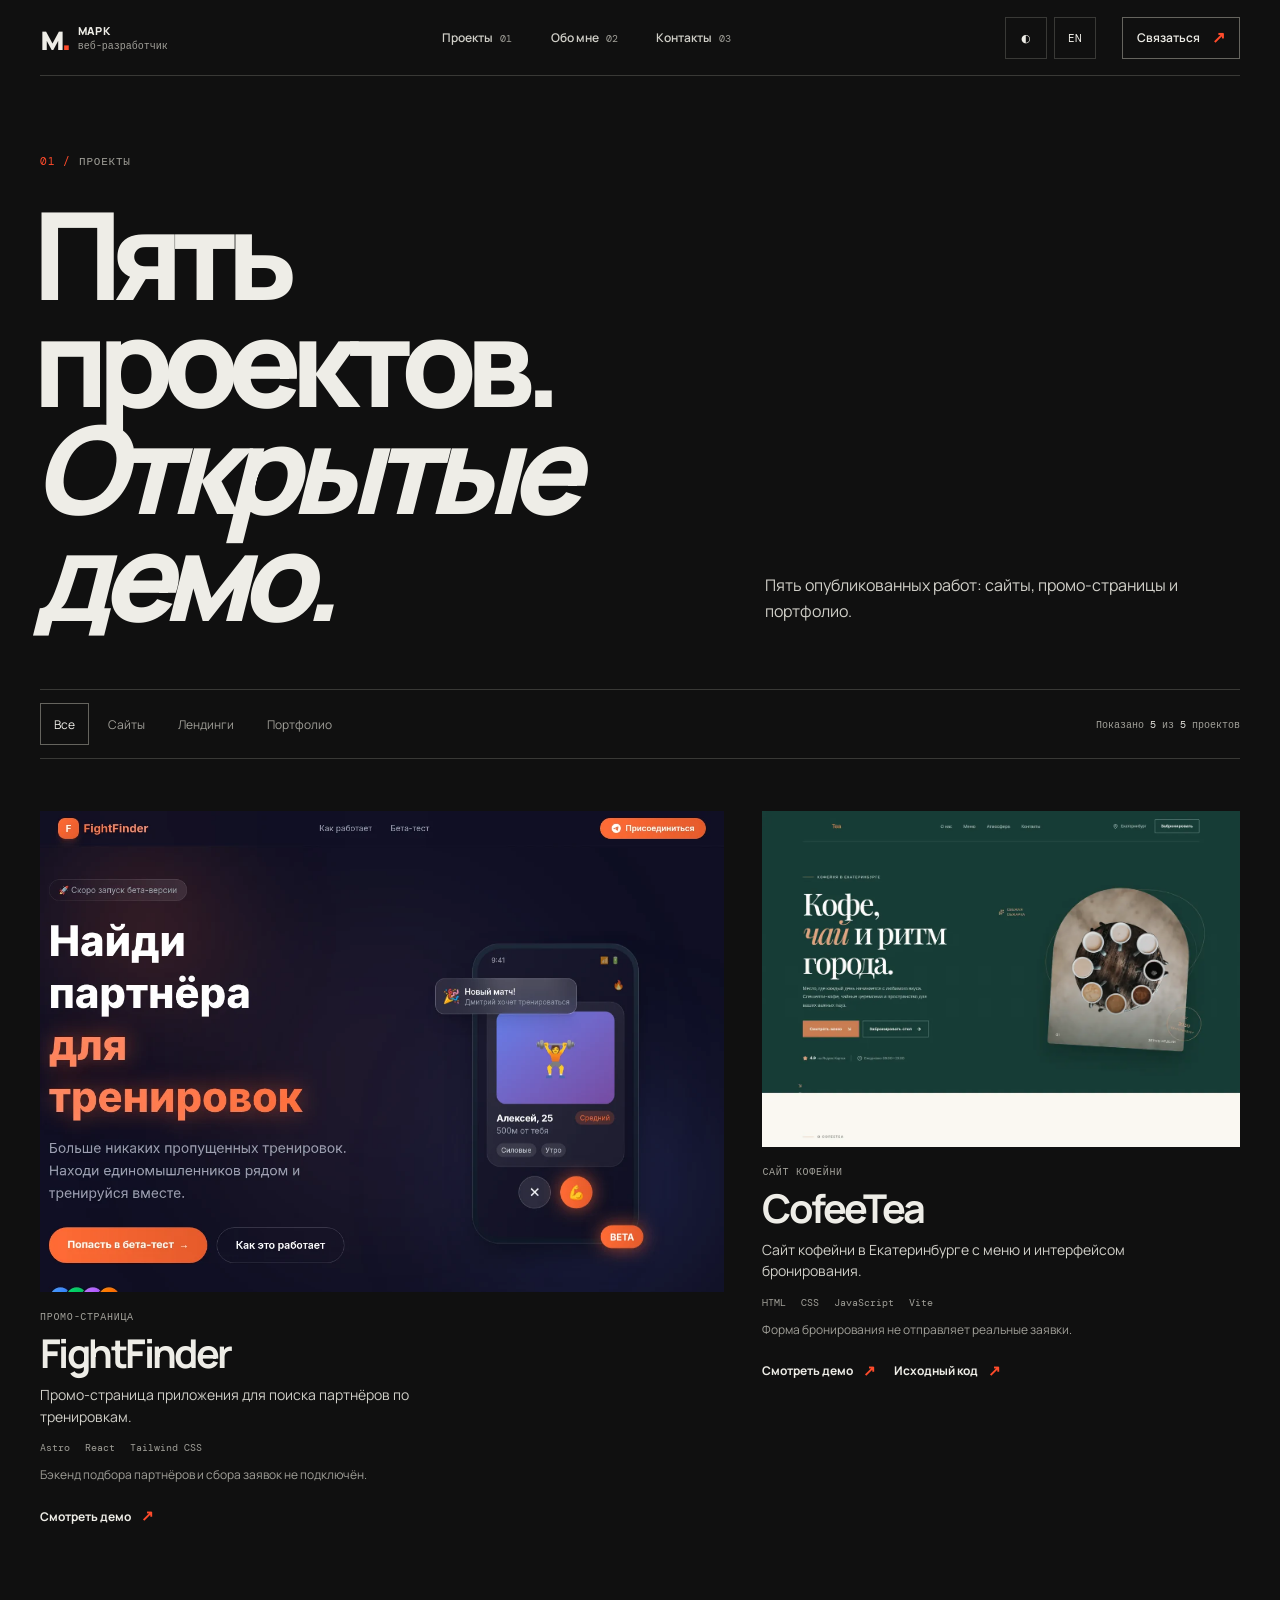
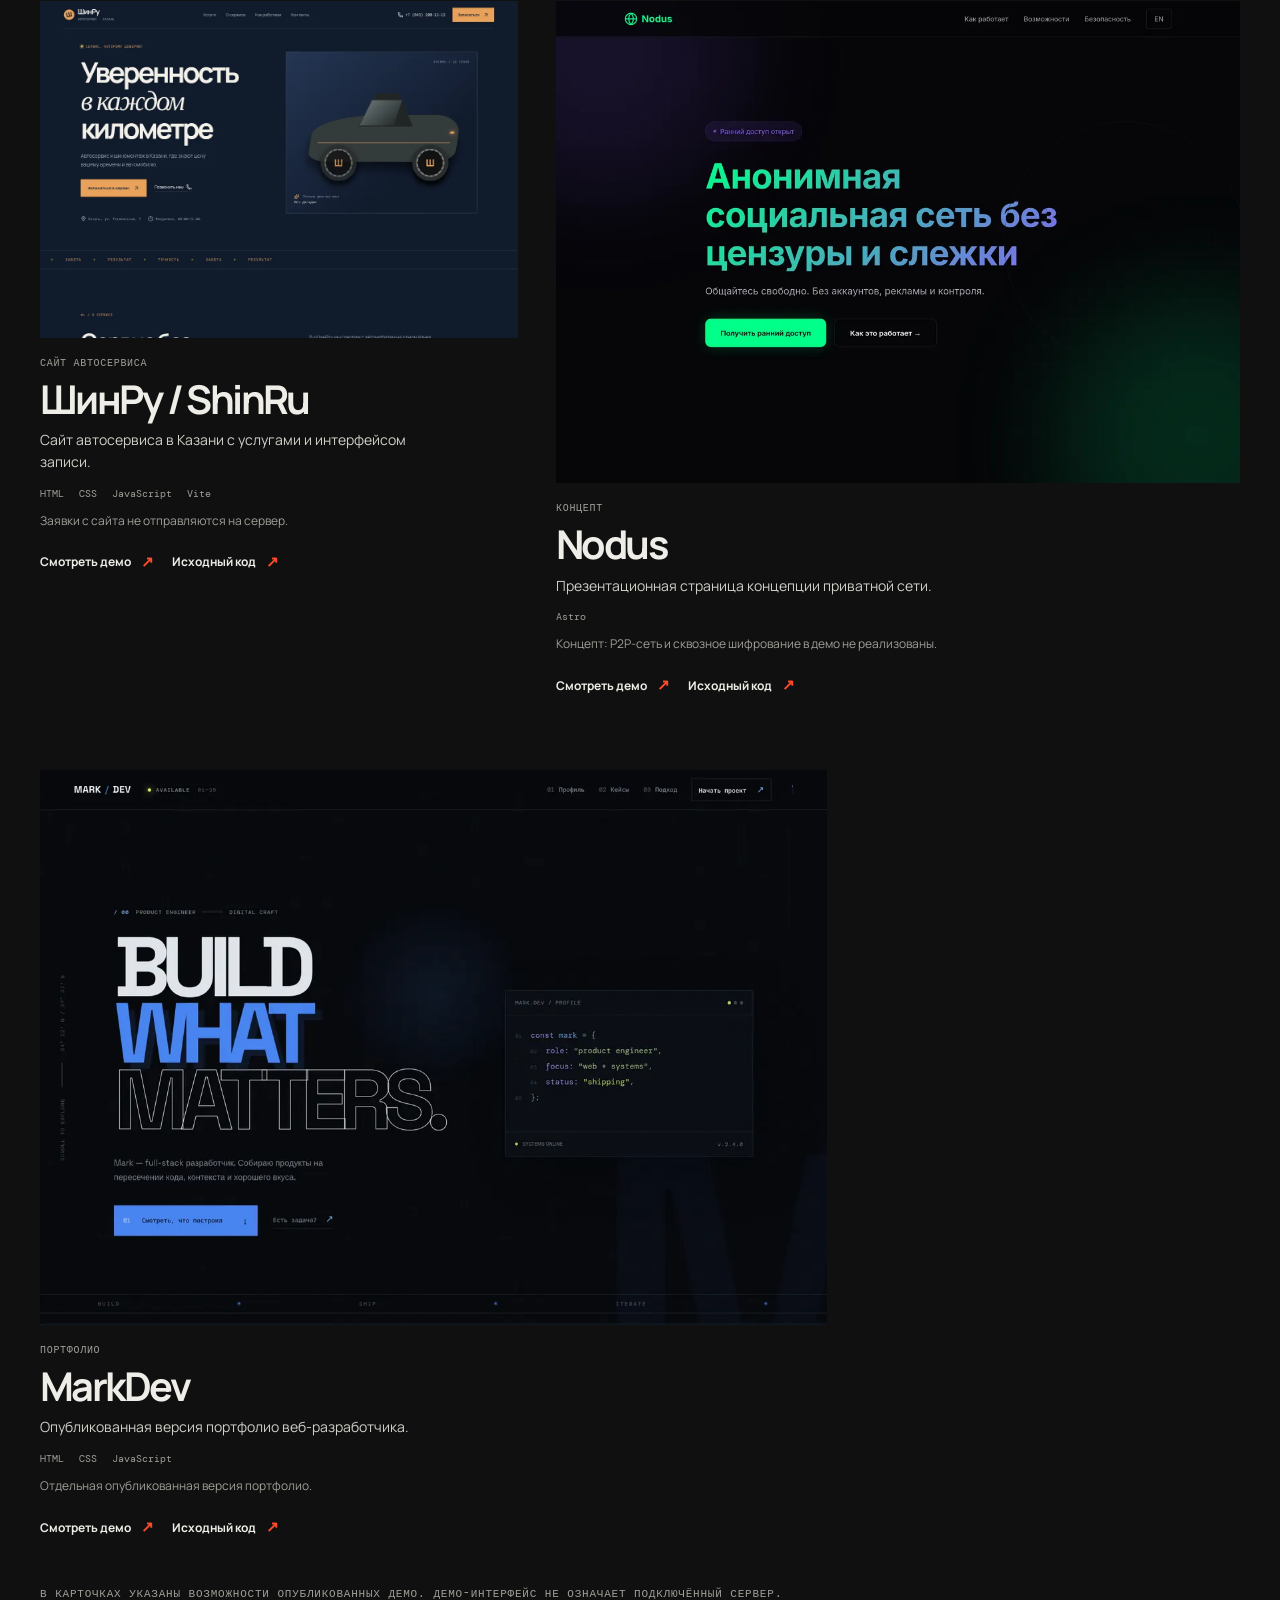
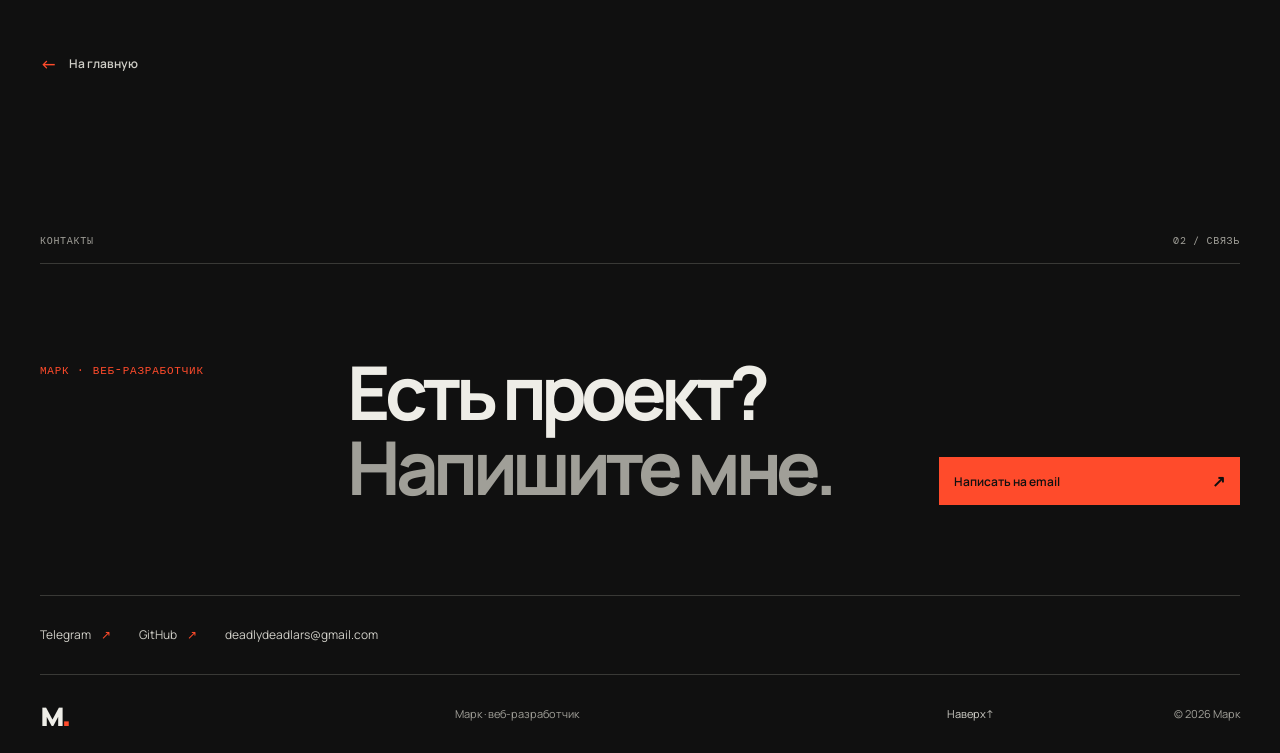
==== commit 5b5a4cda: "Redesign portfolio around real projects and interactive showcase" ====
--- a/projects.html
+++ b/projects.html
@@ -3,13 +3,13 @@
   <head>
     <meta charset="UTF-8" />
     <meta name="viewport" content="width=device-width, initial-scale=1" />
-    <meta name="theme-color" content="#10130f" />
-    <meta name="description" content="Пять опубликованных веб-проектов: сайты, лендинги и портфолио с живыми демо и исходным кодом." data-i18n-content="projectsMetaDescription" />
+    <meta name="theme-color" content="#101010" />
+    <meta name="description" content="Пять опубликованных веб-проектов Марка: сайты, лендинги и портфолио с живыми демо." data-i18n-content="projectsMetaDescription" />
     <title data-i18n-title="projectsTitle">Проекты — Марк, веб-разработчик</title>
-    <script>try{const t=localStorage.getItem('mark-portfolio-theme');document.documentElement.dataset.theme=t==='light'||t==='dark'?t:'dark';const l=localStorage.getItem('mark-portfolio-locale');document.documentElement.lang=l==='en'||l==='ru'?l:'ru';const m=document.querySelector('meta[name="theme-color"]');if(m)m.content=document.documentElement.dataset.theme==='dark'?'#10130f':'#f5f3ed'}catch{document.documentElement.dataset.theme='dark';document.documentElement.lang='ru'}</script>
+    <script>try{const t=localStorage.getItem('mark-portfolio-theme');document.documentElement.dataset.theme=t==='light'||t==='dark'?t:'dark';const l=localStorage.getItem('mark-portfolio-locale');document.documentElement.lang=l==='en'||l==='ru'?l:'ru';const m=document.querySelector('meta[name="theme-color"]');if(m)m.content=document.documentElement.dataset.theme==='dark'?'#101010':'#eeede7'}catch{document.documentElement.dataset.theme='dark';document.documentElement.lang='ru'}</script>
     <link rel="preconnect" href="https://fonts.googleapis.com" />
     <link rel="preconnect" href="https://fonts.gstatic.com" crossorigin />
-    <link href="https://fonts.googleapis.com/css2?family=DM+Mono:wght@400;500&family=Manrope:wght@400;500;600;700;800&family=Space+Grotesk:wght@400;500;600;700&display=swap" rel="stylesheet" />
+    <link href="https://fonts.googleapis.com/css2?family=DM+Mono:wght@400;500&family=Manrope:wght@400;500;600;700;800&display=swap" rel="stylesheet" />
     <link rel="stylesheet" href="styles.css" />
     <script src="script.js" defer></script>
   </head>
@@ -17,44 +17,60 @@
     <a class="skip-link" href="#main" data-i18n="skip">Перейти к содержимому</a>
     <div class="site-shell">
       <header class="site-header" id="top">
-        <a class="brand" href="index.html#top" aria-label="Марк — на главную" data-i18n-aria="brandHome"><span class="brand-symbol" aria-hidden="true">м<span class="brand-dot">.</span></span><span class="brand-name"><span data-i18n="brandName">Марк</span><br /><small data-i18n="brandRole">веб-разработчик</small></span></a>
-        <nav class="desktop-nav" aria-label="Основная навигация" data-i18n-aria="mainNav"><a href="projects.html" aria-current="page"><span data-i18n="navProjects">Проекты</span> <span>01</span></a><a href="index.html#about"><span data-i18n="navAbout">Обо мне</span> <span>02</span></a><a href="index.html#contact"><span data-i18n="navContact">Контакты</span> <span>03</span></a></nav>
+        <a class="brand" href="index.html#top" aria-label="Марк — на главную" data-i18n-aria="brandHome"><span class="brand-symbol" aria-hidden="true">м<span class="brand-dot">.</span></span><span class="brand-name"><span data-i18n="brandName">Марк</span><small data-i18n="brandRole">веб-разработчик</small></span></a>
+        <nav class="desktop-nav" aria-label="Основная навигация" data-i18n-aria="mainNav"><a href="projects.html" aria-current="page"><span data-i18n="navProjects">Проекты</span><span>01</span></a><a href="index.html#about"><span data-i18n="navAbout">Обо мне</span><span>02</span></a><a href="index.html#contact"><span data-i18n="navContact">Контакты</span><span>03</span></a></nav>
         <div class="header-tools"><button class="theme-toggle" type="button" aria-pressed="true" aria-label="Переключить на светлую тему" data-i18n-aria="themeLight"><span aria-hidden="true">◐</span></button><button class="locale-switch" type="button" aria-label="Switch to English" data-i18n-aria="localeToEnglish">EN</button></div>
-        <a class="header-cta" href="index.html#contact"><span data-i18n="headerCta">Обсудим проект</span> <span aria-hidden="true">↗</span></a>
+        <a class="header-cta" href="index.html#contact"><span data-i18n="headerCta">Обсудим проект</span><span aria-hidden="true">↗</span></a>
         <button class="menu-toggle" type="button" aria-label="Открыть меню" aria-controls="mobile-nav" aria-expanded="false" data-i18n-aria="menuOpen"><span></span><span></span></button>
       </header>
-      <nav class="mobile-nav" id="mobile-nav" aria-label="Мобильная навигация" data-i18n-aria="mobileNav"><a href="projects.html" aria-current="page"><span data-i18n="navProjects">Проекты</span> <span>01 ↗</span></a><a href="index.html#about"><span data-i18n="navAbout">Обо мне</span> <span>02 ↗</span></a><a href="index.html#contact"><span data-i18n="navContact">Контакты</span> <span>03 ↗</span></a></nav>
-      <main id="main" class="section-wrap">
-        <section class="projects-hero" aria-labelledby="projects-heading"><p class="eyebrow reveal"><span class="section-index">01 /</span> <span data-i18n="projectsEyebrow">Избранные работы</span></p><h1 id="projects-heading" class="reveal" data-i18n-html="projectsHeading">От идеи<br />к <em>живому вебу.</em></h1><p class="projects-intro reveal" data-i18n="projectsIntro">Пять проектов, которые можно открыть прямо сейчас: промо-страницы и сайты с разными задачами, собранные с вниманием к визуальному ритму и деталям.</p></section>
-        <section aria-label="Фильтры проектов" data-i18n-aria="filterSection">
-          <div class="projects-toolbar"><div class="project-filters" role="group" aria-label="Фильтры проектов" data-i18n-aria="projectFilters"><button class="filter-button" type="button" data-filter="all" aria-pressed="true" data-i18n="filterAll">Все</button><button class="filter-button" type="button" data-filter="website" aria-pressed="false" data-i18n="filterWebsites">Сайты</button><button class="filter-button" type="button" data-filter="landing" aria-pressed="false" data-i18n="filterLandings">Лендинги</button><button class="filter-button" type="button" data-filter="portfolio" aria-pressed="false" data-i18n="filterPortfolio">Портфолио</button></div><p class="projects-count" aria-live="polite" data-project-count><span data-i18n="showingProjects">Показано</span> <strong data-count="shown">5</strong> <span data-i18n="ofProjects">из</span> <strong data-count="total">5</strong> <span data-i18n="projectsNoun">проектов</span></p></div>
+      <nav class="mobile-nav" id="mobile-nav" aria-label="Мобильная навигация" data-i18n-aria="mobileNav"><a href="projects.html" aria-current="page"><span data-i18n="navProjects">Проекты</span><span>01 ↗</span></a><a href="index.html#about"><span data-i18n="navAbout">Обо мне</span><span>02 ↗</span></a><a href="index.html#contact"><span data-i18n="navContact">Контакты</span><span>03 ↗</span></a></nav>
+
+      <main id="main" class="catalog-main section-wrap">
+        <section class="projects-hero" aria-labelledby="projects-heading">
+          <p class="eyebrow reveal"><span class="section-index">01 /</span><span data-i18n="featuredEyebrow">Проекты</span></p>
+          <h1 id="projects-heading" class="reveal" data-i18n-html="projectsHeading">Сайты.<br /><em>В работе.</em></h1>
+          <p class="projects-intro reveal" data-i18n="projectsIntro">Пять опубликованных работ: сайты, промо-страницы и портфолио. Можно открыть каждое демо.</p>
+        </section>
+        <section class="catalog-filters" aria-label="Фильтры проектов" data-i18n-aria="filterSection">
+          <div class="projects-toolbar">
+            <div class="project-filters" role="group" aria-label="Фильтры проектов" data-i18n-aria="projectFilters"><button class="filter-button" type="button" data-filter="all" aria-pressed="true" data-i18n="filterAll">Все</button><button class="filter-button" type="button" data-filter="website" aria-pressed="false" data-i18n="filterWebsites">Сайты</button><button class="filter-button" type="button" data-filter="landing" aria-pressed="false" data-i18n="filterLandings">Лендинги</button><button class="filter-button" type="button" data-filter="portfolio" aria-pressed="false" data-i18n="filterPortfolio">Портфолио</button></div>
+            <p class="projects-count" aria-live="polite" data-project-count><span data-i18n="showingProjects">Показано</span> <strong data-count="shown">5</strong> <span data-i18n="ofProjects">из</span> <strong data-count="total">5</strong> <span data-i18n="projectsNoun">проектов</span></p>
+          </div>
         </section>
         <div class="projects-grid" data-projects-grid>
           <article class="project-card reveal" data-project-id="fightfinder" data-category="landing">
-            <div class="project-preview"><div class="browser-bar" aria-hidden="true"><span class="browser-dots">● ● ●</span><span class="browser-address">fightfinder</span></div><a href="https://deadlydeadlars.github.io/FightFinder-demo/" class="project-preview-link" target="_blank" rel="noopener noreferrer" data-project-field="openLabel"><img class="project-image" src="assets/projects/fightfinder.webp" width="1200" height="833" loading="lazy" alt="FightFinder — промо-страница сервиса для поиска партнёров по тренировкам" data-project-field="alt" /></a></div>
-            <div class="project-info"><p class="project-category" data-project-field="categoryLabel">Лендинг продукта</p><h2 class="project-title" data-project-field="title">FightFinder</h2><p class="project-description" data-project-field="description">Промо-страница сервиса для поиска партнёров по тренировкам и занятий вместе.</p><div class="project-tags"><span class="project-tag">Astro</span><span class="project-tag">React</span><span class="project-tag">Tailwind CSS</span></div><p class="project-note" data-project-field="note">Промо-страница; подбор партнёров и backend не работают.</p><div class="project-actions"><a class="project-demo" href="https://deadlydeadlars.github.io/FightFinder-demo/" target="_blank" rel="noopener noreferrer" data-i18n="viewDemo">Смотреть демо <span aria-hidden="true">↗</span></a></div></div>
+            <div class="project-preview"><a href="https://deadlydeadlars.github.io/FightFinder-demo/" class="project-preview-link" target="_blank" rel="noopener noreferrer" aria-label="Открыть демо FightFinder"><img class="project-image" src="assets/projects/fightfinder.webp" width="1200" height="833" loading="lazy" alt="FightFinder — промо-страница сервиса для поиска партнёров по тренировкам" data-project-field="alt" /></a></div>
+            <div class="project-info"><p class="project-category mono" data-project-field="categoryLabel">Лендинг приложения</p><h2 class="project-title" data-project-field="title">FightFinder</h2><p class="project-description" data-project-field="description">Промо-страница приложения для поиска партнёров по тренировкам.</p><div class="project-tags"><span>Astro</span><span>React</span><span>Tailwind CSS</span></div><p class="project-note" data-project-field="note">Промо-страница; подбор партнёров и backend не работают.</p><div class="project-actions"><a class="project-demo" href="https://deadlydeadlars.github.io/FightFinder-demo/" target="_blank" rel="noopener noreferrer" data-i18n="viewDemo">Смотреть демо<span aria-hidden="true">↗</span></a></div></div>
           </article>
           <article class="project-card reveal" data-project-id="cofeetea" data-category="website">
-            <div class="project-preview"><div class="browser-bar" aria-hidden="true"><span class="browser-dots">● ● ●</span><span class="browser-address">cofeetea</span></div><a href="https://deadlydeadlars.github.io/CofeeTea.github.io/" class="project-preview-link" target="_blank" rel="noopener noreferrer" data-project-field="openLabel"><img class="project-image" src="assets/projects/cofeetea.webp" width="1200" height="833" loading="lazy" alt="Сайт кофейни CofeeTea с меню и интерфейсом бронирования" data-project-field="alt" /></a></div>
-            <div class="project-info"><p class="project-category" data-project-field="categoryLabel">Сайт</p><h2 class="project-title" data-project-field="title">CofeeTea</h2><p class="project-description" data-project-field="description">Сайт кофейни в Екатеринбурге: меню, переключение вкладок и интерфейс бронирования.</p><div class="project-tags"><span class="project-tag">HTML</span><span class="project-tag">CSS</span><span class="project-tag">JavaScript</span><span class="project-tag">Vite</span></div><p class="project-note" data-project-field="note">Форма бронирования не отправляет реальные заявки.</p><div class="project-actions"><a class="project-demo" href="https://deadlydeadlars.github.io/CofeeTea.github.io/" target="_blank" rel="noopener noreferrer" data-i18n="viewDemo">Смотреть демо <span aria-hidden="true">↗</span></a><a class="project-source" href="https://github.com/DeadlyDeadlars/CofeeTea.github.io" target="_blank" rel="noopener noreferrer" data-i18n="sourceCode">Исходный код <span aria-hidden="true">↗</span></a></div></div>
+            <div class="project-preview"><a href="https://deadlydeadlars.github.io/CofeeTea.github.io/" class="project-preview-link" target="_blank" rel="noopener noreferrer" aria-label="Открыть сайт CofeeTea"><img class="project-image" src="assets/projects/cofeetea.webp" width="1200" height="833" loading="lazy" alt="Сайт кофейни CofeeTea с меню и интерфейсом бронирования" data-project-field="alt" /></a></div>
+            <div class="project-info"><p class="project-category mono" data-project-field="categoryLabel">Сайт кофейни</p><h2 class="project-title" data-project-field="title">CofeeTea</h2><p class="project-description" data-project-field="description">Сайт кофейни в Екатеринбурге: меню, вкладки и интерфейс бронирования.</p><div class="project-tags"><span>HTML</span><span>CSS</span><span>JavaScript</span><span>Vite</span></div><p class="project-note" data-project-field="note">Форма бронирования не отправляет реальные заявки.</p><div class="project-actions"><a class="project-demo" href="https://deadlydeadlars.github.io/CofeeTea.github.io/" target="_blank" rel="noopener noreferrer" data-i18n="viewDemo">Смотреть демо<span aria-hidden="true">↗</span></a><a class="project-source" href="https://github.com/DeadlyDeadlars/CofeeTea.github.io" target="_blank" rel="noopener noreferrer" data-i18n="sourceCode">Исходный код<span aria-hidden="true">↗</span></a></div></div>
           </article>
           <article class="project-card reveal" data-project-id="shinru" data-category="website">
-            <div class="project-preview"><div class="browser-bar" aria-hidden="true"><span class="browser-dots">● ● ●</span><span class="browser-address">shinru</span></div><a href="https://deadlydeadlars.github.io/Mechanical.github.io/" class="project-preview-link" target="_blank" rel="noopener noreferrer" data-project-field="openLabel"><img class="project-image" src="assets/projects/shinru.webp" width="1200" height="833" loading="lazy" alt="Сайт автосервиса ШинРу с информацией об услугах" data-project-field="alt" /></a></div>
-            <div class="project-info"><p class="project-category" data-project-field="categoryLabel">Сайт</p><h2 class="project-title" data-project-field="title">ШинРу / ShinRu</h2><p class="project-description" data-project-field="description">Сайт автосервиса в Казани с описанием услуг и интерфейсом записи.</p><div class="project-tags"><span class="project-tag">HTML</span><span class="project-tag">CSS</span><span class="project-tag">JavaScript</span><span class="project-tag">Vite</span></div><p class="project-note" data-project-field="note">Демо показывает интерфейс; отправка заявок на сервер не подключена.</p><div class="project-actions"><a class="project-demo" href="https://deadlydeadlars.github.io/Mechanical.github.io/" target="_blank" rel="noopener noreferrer" data-i18n="viewDemo">Смотреть демо <span aria-hidden="true">↗</span></a><a class="project-source" href="https://github.com/DeadlyDeadlars/Mechanical.github.io" target="_blank" rel="noopener noreferrer" data-i18n="sourceCode">Исходный код <span aria-hidden="true">↗</span></a></div></div>
+            <div class="project-preview"><a href="https://deadlydeadlars.github.io/Mechanical.github.io/" class="project-preview-link" target="_blank" rel="noopener noreferrer" aria-label="Открыть сайт ШинРу"><img class="project-image" src="assets/projects/shinru.webp" width="1200" height="833" loading="lazy" alt="Сайт автосервиса ШинРу с информацией об услугах" data-project-field="alt" /></a></div>
+            <div class="project-info"><p class="project-category mono" data-project-field="categoryLabel">Сайт автосервиса</p><h2 class="project-title" data-project-field="title">ШинРу / ShinRu</h2><p class="project-description" data-project-field="description">Сайт автосервиса в Казани с описанием услуг и интерфейсом записи.</p><div class="project-tags"><span>HTML</span><span>CSS</span><span>JavaScript</span><span>Vite</span></div><p class="project-note" data-project-field="note">Демо показывает интерфейс; отправка заявок на сервер не подключена.</p><div class="project-actions"><a class="project-demo" href="https://deadlydeadlars.github.io/Mechanical.github.io/" target="_blank" rel="noopener noreferrer" data-i18n="viewDemo">Смотреть демо<span aria-hidden="true">↗</span></a><a class="project-source" href="https://github.com/DeadlyDeadlars/Mechanical.github.io" target="_blank" rel="noopener noreferrer" data-i18n="sourceCode">Исходный код<span aria-hidden="true">↗</span></a></div></div>
           </article>
           <article class="project-card reveal" data-project-id="nodus" data-category="landing">
-            <div class="project-preview"><div class="browser-bar" aria-hidden="true"><span class="browser-dots">● ● ●</span><span class="browser-address">nodus</span></div><a href="https://deadlydeadlars.github.io/Nodus/" class="project-preview-link" target="_blank" rel="noopener noreferrer" data-project-field="openLabel"><img class="project-image" src="assets/projects/nodus.webp" width="1200" height="833" loading="lazy" alt="Nodus — концептуальный лендинг приватной сети" data-project-field="alt" /></a></div>
-            <div class="project-info"><p class="project-category" data-project-field="categoryLabel">Концептуальный лендинг</p><h2 class="project-title" data-project-field="title">Nodus</h2><p class="project-description" data-project-field="description">Презентационный лендинг концепции приватной сети.</p><div class="project-tags"><span class="project-tag">Astro</span></div><p class="project-note" data-project-field="note">Концепт; P2P-сеть и сквозное шифрование в демо не реализованы.</p><div class="project-actions"><a class="project-demo" href="https://deadlydeadlars.github.io/Nodus/" target="_blank" rel="noopener noreferrer" data-i18n="viewDemo">Смотреть демо <span aria-hidden="true">↗</span></a><a class="project-source" href="https://github.com/DeadlyDeadlars/Nodus" target="_blank" rel="noopener noreferrer" data-i18n="sourceCode">Исходный код <span aria-hidden="true">↗</span></a></div></div>
+            <div class="project-preview"><a href="https://deadlydeadlars.github.io/Nodus/" class="project-preview-link" target="_blank" rel="noopener noreferrer" aria-label="Открыть демо Nodus"><img class="project-image" src="assets/projects/nodus.webp" width="1200" height="833" loading="lazy" alt="Nodus — концептуальный лендинг приватной сети" data-project-field="alt" /></a></div>
+            <div class="project-info"><p class="project-category mono" data-project-field="categoryLabel">Концептуальный лендинг</p><h2 class="project-title" data-project-field="title">Nodus</h2><p class="project-description" data-project-field="description">Презентационный лендинг концепции приватной сети.</p><div class="project-tags"><span>Astro</span></div><p class="project-note" data-project-field="note">Концепт; P2P-сеть и сквозное шифрование в демо не реализованы.</p><div class="project-actions"><a class="project-demo" href="https://deadlydeadlars.github.io/Nodus/" target="_blank" rel="noopener noreferrer" data-i18n="viewDemo">Смотреть демо<span aria-hidden="true">↗</span></a><a class="project-source" href="https://github.com/DeadlyDeadlars/Nodus" target="_blank" rel="noopener noreferrer" data-i18n="sourceCode">Исходный код<span aria-hidden="true">↗</span></a></div></div>
           </article>
           <article class="project-card reveal" data-project-id="markdev" data-category="portfolio">
-            <div class="project-preview"><div class="browser-bar" aria-hidden="true"><span class="browser-dots">● ● ●</span><span class="browser-address">markdev</span></div><a href="https://deadlydeadlars.github.io/MarkDev.github.io/" class="project-preview-link" target="_blank" rel="noopener noreferrer" data-project-field="openLabel"><img class="project-image" src="assets/projects/markdev.webp" width="1200" height="833" loading="lazy" alt="MarkDev — редакционное портфолио веб-разработчика" data-project-field="alt" /></a></div>
-            <div class="project-info"><p class="project-category" data-project-field="categoryLabel">Портфолио</p><h2 class="project-title" data-project-field="title">MarkDev</h2><p class="project-description" data-project-field="description">Редакционное портфолио с лаконичной типографикой и заметной подачей работ.</p><div class="project-tags"><span class="project-tag">HTML</span><span class="project-tag">CSS</span><span class="project-tag">JavaScript</span></div><p class="project-note" data-project-field="note">Отдельная опубликованная версия портфолио.</p><div class="project-actions"><a class="project-demo" href="https://deadlydeadlars.github.io/MarkDev.github.io/" target="_blank" rel="noopener noreferrer" data-i18n="viewDemo">Смотреть демо <span aria-hidden="true">↗</span></a><a class="project-source" href="https://github.com/DeadlyDeadlars/MarkDev.github.io" target="_blank" rel="noopener noreferrer" data-i18n="sourceCode">Исходный код <span aria-hidden="true">↗</span></a></div></div>
+            <div class="project-preview"><a href="https://deadlydeadlars.github.io/MarkDev.github.io/" class="project-preview-link" target="_blank" rel="noopener noreferrer" aria-label="Открыть сайт MarkDev"><img class="project-image" src="assets/projects/markdev.webp" width="1200" height="833" loading="lazy" alt="MarkDev — редакционное портфолио веб-разработчика" data-project-field="alt" /></a></div>
+            <div class="project-info"><p class="project-category mono" data-project-field="categoryLabel">Портфолио</p><h2 class="project-title" data-project-field="title">MarkDev</h2><p class="project-description" data-project-field="description">Редакционное портфолио с лаконичной типографикой и заметной подачей работ.</p><div class="project-tags"><span>HTML</span><span>CSS</span><span>JavaScript</span></div><p class="project-note" data-project-field="note">Отдельная опубликованная версия портфолио.</p><div class="project-actions"><a class="project-demo" href="https://deadlydeadlars.github.io/MarkDev.github.io/" target="_blank" rel="noopener noreferrer" data-i18n="viewDemo">Смотреть демо<span aria-hidden="true">↗</span></a><a class="project-source" href="https://github.com/DeadlyDeadlars/MarkDev.github.io" target="_blank" rel="noopener noreferrer" data-i18n="sourceCode">Исходный код<span aria-hidden="true">↗</span></a></div></div>
           </article>
         </div>
-        <p class="project-note mono concept-note" data-i18n="catalogNote">Описание отражает возможности именно опубликованного демо; концепты и интерфейсы не представлены как работающие backend-сервисы.</p>
-        <a class="page-back" href="index.html#work"><span aria-hidden="true">←</span> <span data-i18n="backHome">Вернуться на главную</span></a>
+        <p class="project-note mono concept-note" data-i18n="catalogNote">В карточках указаны возможности опубликованных демо. Демо-интерфейс не означает подключённый сервер.</p>
+        <a class="page-back" href="index.html#work"><span aria-hidden="true">←</span><span data-i18n="backHome">На главную</span></a>
       </main>
-      <footer class="contact-section catalog-footer"><div class="section-wrap contact-inner"><div class="contact-top mono"><span><span class="live-dot"></span> <span data-i18n="contactEyebrow">ЕСТЬ ИДЕЯ? ДАВАЙТЕ ОБСУДИМ</span></span><span data-i18n="catalogContactIndex">02 / КОНТАКТЫ</span></div><p class="contact-kicker" data-i18n="contactKicker">Хорошие проекты начинаются с разговора.</p><h2 data-i18n-html="catalogContactHeading">Есть задача?<br /><em>Давайте обсудим<span>.</span></em></h2><div class="contact-actions"><a class="contact-button" href="mailto:deadlydeadlars@gmail.com?subject=%D0%9F%D1%80%D0%BE%D0%B5%D0%BA%D1%82%20%D0%B4%D0%BB%D1%8F%20%D0%9C%D0%B0%D1%80%D0%BA%D0%B0" data-i18n-href="mailtoSubject"><span data-i18n="writeMe">Написать мне</span> <span aria-hidden="true">↗</span></a></div><div class="contact-links"><a href="https://t.me/MarkCodder" target="_blank" rel="noopener noreferrer">Telegram <span aria-hidden="true">↗</span></a><a href="https://github.com/DeadlyDeadlars" target="_blank" rel="noopener noreferrer">GitHub <span aria-hidden="true">↗</span></a><a href="mailto:deadlydeadlars@gmail.com">deadlydeadlars@gmail.com</a></div><div class="footer"><a class="footer-brand" href="index.html#top" aria-label="Марк — на главную" data-i18n-aria="brandHome">м<span>.</span></a><span data-i18n="footerMade">Сделано с интересом и вниманием к деталям.</span><a href="index.html#top"><span data-i18n="backTop">Наверх</span> ↑</a><span>© <span id="year">2026</span> <span data-i18n="brandName">Марк</span></span></div></div></footer>
+
+      <footer class="contact-section catalog-footer">
+        <div class="section-wrap contact-inner">
+          <div class="contact-top mono"><span data-i18n="contactEyebrow">КОНТАКТЫ</span><span data-i18n="catalogContactIndex">02 / СВЯЗЬ</span></div>
+          <div class="contact-main"><p class="eyebrow" data-i18n="contactKicker">Написать Марку</p><h2 data-i18n-html="contactHeading">Есть проект?<br /><em>Напишите мне.</em></h2><div class="contact-actions"><a class="contact-button" href="mailto:deadlydeadlars@gmail.com?subject=%D0%9F%D1%80%D0%BE%D0%B5%D0%BA%D1%82%20%D0%B4%D0%BB%D1%8F%20%D0%9C%D0%B0%D1%80%D0%BA%D0%B0" data-i18n-href="mailtoSubject"><span data-i18n="writeMe">Написать на email</span><span aria-hidden="true">↗</span></a></div></div>
+          <div class="contact-links"><a href="https://t.me/MarkCodder" target="_blank" rel="noopener noreferrer">Telegram<span aria-hidden="true">↗</span></a><a href="https://github.com/DeadlyDeadlars" target="_blank" rel="noopener noreferrer">GitHub<span aria-hidden="true">↗</span></a><a href="mailto:deadlydeadlars@gmail.com">deadlydeadlars@gmail.com</a></div>
+          <div class="footer"><a class="footer-brand" href="index.html#top" aria-label="Марк — на главную" data-i18n-aria="brandHome">м<span>.</span></a><span data-i18n="footerMade">Марк · веб-разработчик</span><a href="index.html#top"><span data-i18n="backTop">Наверх</span>↑</a><span>© <span id="year">2026</span> <span data-i18n="brandName">Марк</span></span></div>
+        </div>
+      </footer>
     </div>
   </body>
 </html>
--- a/styles.css
+++ b/styles.css
@@ -1,111 +1,83 @@
 :root {
   color-scheme: dark;
-  --paper: #10130f;
-  --paper-raised: #171b16;
-  --paper-soft: #1d231b;
-  --ink: #f0f1e9;
-  --ink-soft: #d9ddd2;
-  --muted: #b0b8a9;
-  --line: #353d32;
-  --line-strong: #596252;
-  --lime: #d9ff59;
-  --coral: #ff8268;
-  --accent: #ff8268;
-  --accent-contrast: #21140f;
-  --art-ink: #192017;
-  --art-line: #20291d;
+  --paper: #101010;
+  --surface: #191918;
+  --ink: #eeede7;
+  --ink-soft: #d0cfc8;
+  --muted: #a09f98;
+  --line: #393936;
+  --line-strong: #65645e;
+  --accent: #ff4b2b;
   --wrap: 1240px;
   --mono: 'DM Mono', monospace;
-  --display: 'Space Grotesk', sans-serif;
-  --body: 'Manrope', sans-serif;
-  --header-height: 84px;
+  --body: 'Manrope', Arial, sans-serif;
+  --header-height: 76px;
   --ease-out: cubic-bezier(.2, .75, .25, 1);
 }
 
 html[data-theme='light'] {
   color-scheme: light;
-  --paper: #f5f3ed;
-  --paper-raised: #fffefa;
-  --paper-soft: #e9e7de;
-  --ink: #20211d;
-  --ink-soft: #373a31;
-  --muted: #62665b;
-  --line: #d5d4ca;
-  --line-strong: #a9ad9e;
-  --lime: #d9ff59;
-  --coral: #f2644c;
-  --accent: #b63f2a;
-  --accent-contrast: #fff9f4;
-  --art-ink: #20231b;
-  --art-line: #363d2d;
+  --paper: #eeede7;
+  --surface: #e4e2db;
+  --ink: #191918;
+  --ink-soft: #383833;
+  --muted: #66655f;
+  --line: #cbc9c1;
+  --line-strong: #96948c;
 }
 
 * { box-sizing: border-box; }
 html {
   scroll-behavior: smooth;
-  scroll-padding-top: calc(var(--header-height) + 18px);
+  scroll-padding-top: calc(var(--header-height) + 20px);
   background: var(--paper);
 }
 body {
+  min-width: 320px;
   margin: 0;
-  min-width: 320px;
   overflow-x: clip;
   background: var(--paper);
   color: var(--ink);
   font-family: var(--body);
+  font-size: 15px;
+  line-height: 1.6;
   -webkit-font-smoothing: antialiased;
   text-rendering: optimizeLegibility;
-  transition: background-color .25s ease, color .25s ease;
-}
-.site-shell { position: relative; overflow: clip; }
+  transition: background-color .3s ease, color .3s ease;
+}
+.site-shell { min-height: 100vh; }
 .section-wrap, .site-header {
   width: min(var(--wrap), calc(100% - 80px));
   margin-inline: auto;
 }
-img, svg { max-width: 100%; }
-img { height: auto; }
+img { display: block; max-width: 100%; height: auto; }
 button, a { -webkit-tap-highlight-color: transparent; }
 button { font: inherit; }
-button:focus-visible { outline-offset: 4px; }
 a { color: inherit; }
-:focus-visible {
-  outline: 2px solid var(--lime);
-  outline-offset: 4px;
-}
+[hidden] { display: none !important; }
+:focus-visible { outline: 2px solid var(--accent); outline-offset: 4px; }
 .mono, .eyebrow, .section-index {
   font-family: var(--mono);
-  font-size: 10px;
-  letter-spacing: .075em;
+  font-size: 11px;
+  font-weight: 400;
+  letter-spacing: .07em;
   text-transform: uppercase;
 }
-.visually-hidden {
-  position: absolute !important;
-  width: 1px !important;
-  height: 1px !important;
-  padding: 0 !important;
-  margin: -1px !important;
-  overflow: hidden !important;
-  clip: rect(0, 0, 0, 0) !important;
-  white-space: nowrap !important;
-  border: 0 !important;
-}
-[hidden] { display: none !important; }
 .skip-link {
   position: fixed;
   z-index: 100;
   top: 10px;
   left: 10px;
-  padding: 12px 18px;
+  padding: 12px 16px;
   transform: translateY(-160%);
-  background: var(--lime);
-  color: #171a12;
+  background: var(--accent);
+  color: #101010;
   font-weight: 700;
   text-decoration: none;
   transition: transform .2s ease;
 }
 .skip-link:focus { transform: none; }
 
-/* A quiet instrument panel for navigation and language/theme controls. */
 .site-header {
   position: relative;
   z-index: 20;
@@ -113,31 +85,37 @@
   min-height: var(--header-height);
   align-items: center;
   justify-content: space-between;
-  gap: clamp(14px, 2.3vw, 34px);
+  gap: clamp(12px, 2vw, 32px);
   border-bottom: 1px solid var(--line);
 }
 .brand {
   display: inline-flex;
   flex: 0 0 auto;
   align-items: center;
-  gap: 11px;
+  gap: 10px;
   color: var(--ink);
   text-decoration: none;
 }
 .brand-symbol, .footer-brand {
-  font: 700 40px/.75 var(--display);
+  font-size: 34px;
+  font-weight: 800;
+  line-height: .8;
   letter-spacing: -.12em;
 }
 .brand-dot, .footer-brand span { color: var(--accent); }
 .brand-name {
-  font: 700 12px/1.05 var(--display);
-  letter-spacing: -.03em;
+  display: grid;
+  gap: 4px;
+  font-size: 11px;
+  font-weight: 800;
+  line-height: 1;
+  letter-spacing: .02em;
   text-transform: uppercase;
 }
 .brand-name small {
   color: var(--muted);
-  font: 9px/1.5 var(--mono);
-  letter-spacing: .025em;
+  font: 10px/1.1 var(--mono);
+  letter-spacing: 0;
   text-transform: none;
 }
 .desktop-nav {
@@ -145,781 +123,596 @@
   flex: 1 1 auto;
   align-items: center;
   justify-content: center;
-  gap: clamp(16px, 3vw, 42px);
+  gap: clamp(18px, 3vw, 42px);
   min-width: 0;
 }
 .desktop-nav a, .header-cta {
-  font-size: 11px;
+  font-size: 12px;
   font-weight: 600;
   text-decoration: none;
 }
 .desktop-nav a {
+  display: inline-flex;
+  align-items: baseline;
+  gap: 7px;
   color: var(--ink-soft);
-  transition: color .18s ease;
+  transition: color .2s ease;
 }
 .desktop-nav a:hover, .footer a:hover, .text-link:hover { color: var(--accent); }
-.desktop-nav a span {
-  margin-left: 4px;
-  color: var(--muted);
-  font: 9px var(--mono);
-}
-.header-tools {
-  display: flex;
-  flex: 0 0 auto;
-  align-items: center;
-  justify-content: flex-end;
-  gap: 8px;
-}
+.desktop-nav a span + span { color: var(--muted); font: 10px var(--mono); }
+.header-tools { display: flex; flex: 0 0 auto; align-items: center; gap: 7px; }
 .header-cta {
   display: inline-flex;
+  min-height: 42px;
   align-items: center;
   gap: 12px;
-  margin-left: 2px;
-  padding: 11px 15px;
+  padding: 0 14px;
   border: 1px solid var(--line-strong);
-  border-radius: 999px;
   white-space: nowrap;
   transition: border-color .2s ease, background-color .2s ease, color .2s ease;
 }
 .header-cta:hover { border-color: var(--ink); background: var(--ink); color: var(--paper); }
-.header-cta span { color: var(--accent); font-size: 14px; }
+.header-cta span + span { color: var(--accent); font-size: 16px; }
 .theme-toggle, .locale-switch {
   display: inline-flex;
-  min-height: 38px;
+  min-width: 42px;
+  min-height: 42px;
   align-items: center;
   justify-content: center;
-  padding: 0 11px;
+  padding: 0 10px;
   border: 1px solid var(--line);
-  border-radius: 999px;
+  border-radius: 0;
   background: transparent;
   color: var(--ink);
+  font: 11px var(--mono);
+  cursor: pointer;
+  transition: border-color .2s ease, background-color .2s ease;
+}
+.theme-toggle:hover, .locale-switch:hover { border-color: var(--accent); background: var(--surface); }
+ .menu-toggle, .mobile-nav { display: none; }
+
+.hero { padding-top: clamp(28px, 4vw, 56px); }
+.hero-topline, .hero-foot {
+  display: flex;
+  align-items: center;
+  justify-content: space-between;
+  gap: 20px;
+  color: var(--muted);
+  font-size: 10px;
+}
+.hero-topline { padding-bottom: 13px; border-bottom: 1px solid var(--line); }
+.hero-grid {
+  display: grid;
+  grid-template-columns: minmax(0, .78fr) minmax(0, 1.22fr);
+  align-items: center;
+  gap: clamp(24px, 4.5vw, 72px);
+  padding-block: clamp(28px, 5vw, 68px) clamp(26px, 4vw, 54px);
+}
+.hero-copy { min-width: 0; }
+.eyebrow { margin: 0; color: var(--muted); }
+.hero-copy > .eyebrow { display: flex; align-items: center; gap: 14px; }
+.hero-marker { color: var(--accent); font-size: 18px; }
+.hero-identity {
+  margin: clamp(16px, 2vw, 27px) 0 19px -.075em;
+  font-size: clamp(84px, 12.7vw, 176px);
+  font-weight: 800;
+  line-height: .95;
+  letter-spacing: -.105em;
+}
+.hero-description {
+  max-width: 360px;
+  margin: 0;
+  color: var(--ink-soft);
+  font-size: clamp(16px, 1.35vw, 19px);
+  line-height: 1.55;
+}
+.hero-link, .text-link {
+  display: inline-flex;
+  min-height: 46px;
+  align-items: center;
+  justify-content: space-between;
+  gap: 28px;
+  margin-top: 25px;
+  border-bottom: 1px solid var(--line-strong);
+  color: var(--ink);
+  font-size: 13px;
+  font-weight: 700;
+  text-decoration: none;
+  transition: color .2s ease, border-color .2s ease;
+}
+.hero-link:hover, .text-link:hover { border-color: var(--accent); }
+.hero-link span + span, .text-link span + span { color: var(--accent); font-size: 17px; }
+ .showcase { position: relative; min-width: 0; padding-bottom: 50px; }
+.showcase-panels { min-width: 0; }
+.showcase-panel { min-width: 0; }
+.showcase-panel:not([hidden]) { animation: showcase-enter .48s var(--ease-out) both; }
+.showcase-visual {
+  position: relative;
+  overflow: hidden;
+  aspect-ratio: 1.42;
+  background: var(--surface);
+}
+.showcase-link { display: block; width: 100%; height: 100%; overflow: hidden; }
+.showcase-image-layer { display: block; width: 100%; height: 100%; }
+.showcase-image { width: 100%; height: 100%; object-fit: cover; object-position: center top; }
+.showcase-meta { min-width: 0; padding: 13px 160px 0 0; border-top: 1px solid var(--line); }
+.showcase-caption { min-width: 0; }
+.showcase-label, .showcase-hint { margin: 0 0 4px; color: var(--muted); font-size: 9px; }
+.showcase-title { margin: 0; font-size: clamp(17px, 2vw, 23px); font-weight: 700; letter-spacing: -.04em; }
+.showcase-role { margin: 1px 0 0; color: var(--ink-soft); font-size: 12px; }
+.showcase-description { margin: 2px 0 0; color: var(--muted); font-size: 12px; line-height: 1.45; }
+.showcase-navigation { position: absolute; right: 0; bottom: 0; display: flex; align-items: flex-end; flex-direction: column; gap: 0; }
+.showcase-hint { margin: 0; }
+.showcase-controls { display: flex; gap: 3px; }
+.showcase-controls button {
+  min-width: 40px;
+  min-height: 40px;
+  padding: 0 9px;
+  border: 1px solid transparent;
+  background: transparent;
+  color: var(--muted);
+  font: 11px var(--mono);
+  cursor: pointer;
+  transition: border-color .2s ease, color .2s ease;
+}
+.showcase-controls button:hover, .showcase-controls button[aria-pressed='true'] { border-color: var(--line-strong); color: var(--ink); }
+.showcase-controls button[aria-pressed='true'] { border-bottom-color: var(--accent); }
+.showcase-navigation[hidden] { display: none !important; }
+.hero-foot {
+  padding-block: 13px;
+  border-top: 1px solid var(--line);
+  border-bottom: 1px solid var(--line);
+}
+.hero-foot a { display: inline-flex; align-items: center; gap: 12px; color: var(--ink-soft); text-decoration: none; }
+.hero-foot a span + span { color: var(--accent); font-size: 14px; }
+@keyframes showcase-enter {
+  from { opacity: 0; transform: translateY(8px); }
+  to { opacity: 1; transform: translateY(0); }
+}
+
+.work-section { padding-block: clamp(82px, 11vw, 152px); }
+.section-heading {
+  display: flex;
+  align-items: flex-end;
+  justify-content: space-between;
+  gap: 32px;
+  margin-bottom: clamp(36px, 6vw, 74px);
+}
+.section-index { margin-right: 8px; color: var(--accent); }
+.section-heading h2, .about-intro h2 {
+  margin: 18px 0 0;
+  font-size: clamp(38px, 6.3vw, 82px);
+  font-weight: 700;
+  line-height: 1.03;
+  letter-spacing: -.075em;
+}
+.section-heading h2 em, .about-intro h2 em { color: var(--muted); font-style: normal; }
+.heading-side {
+  max-width: 300px;
+  margin: 0 0 4px;
+  color: var(--muted);
+  font-size: 15px;
+  line-height: 1.55;
+}
+.project-sequence { border-top: 1px solid var(--line); }
+.project-sequence .project-card {
+  display: grid;
+  grid-template-columns: minmax(0, 1.16fr) minmax(230px, .84fr);
+  align-items: center;
+  gap: clamp(28px, 5vw, 76px);
+  padding-block: clamp(28px, 5.2vw, 72px);
+  border-bottom: 1px solid var(--line);
+}
+.project-image-link, .project-preview-link {
+  display: block;
+  overflow: hidden;
+  background: var(--surface);
+  text-decoration: none;
+}
+.project-image-link { aspect-ratio: 1.46; }
+.project-image {
+  width: 100%;
+  height: 100%;
+  aspect-ratio: 1.46;
+  object-fit: cover;
+  object-position: center top;
+  transition: transform .55s var(--ease-out);
+}
+.project-image-link:hover .project-image, .project-preview-link:hover .project-image { transform: scale(1.018); }
+.project-info { min-width: 0; }
+.project-category { margin: 0 0 13px; color: var(--muted); font-size: 10px; }
+.project-title {
+  margin: 0;
+  font-size: clamp(27px, 3.6vw, 46px);
+  font-weight: 700;
+  line-height: 1;
+  letter-spacing: -.065em;
+}
+.project-description { max-width: 380px; margin: 15px 0 0; color: var(--ink-soft); font-size: 15px; line-height: 1.55; }
+.project-tags {
+  display: flex;
+  flex-wrap: wrap;
+  gap: 8px 15px;
+  margin-top: 21px;
+  color: var(--muted);
   font: 10px var(--mono);
-  cursor: pointer;
-  transition: border-color .2s ease, background-color .2s ease, color .2s ease;
-}
-.theme-toggle:hover, .locale-switch:hover { border-color: var(--lime); background: var(--paper-soft); }
-.theme-toggle[aria-pressed='true'] { border-color: var(--line-strong); }
-.menu-toggle {
-  display: none;
-  min-width: 42px;
+}
+.project-note { margin: 17px 0 0; color: var(--muted); font-size: 12px; line-height: 1.5; }
+.project-actions { display: flex; flex-wrap: wrap; gap: 10px 21px; margin-top: 20px; }
+.project-demo, .project-source {
+  display: inline-flex;
   min-height: 42px;
   align-items: center;
-  justify-content: center;
-  flex-direction: column;
-  gap: 5px;
-  padding: 0;
-  border: 1px solid var(--line);
-  border-radius: 50%;
+  gap: 10px;
+  color: var(--ink);
+  font-size: 12px;
+  font-weight: 700;
+  text-decoration: none;
+}
+.project-demo span, .project-source span { color: var(--accent); font-size: 15px; }
+.project-demo:hover, .project-source:hover { color: var(--accent); }
+.project-sequence .project-card:nth-child(2) { grid-template-columns: minmax(230px, .78fr) minmax(0, 1.22fr); }
+.project-sequence .project-card:nth-child(2) .project-image-link { grid-column: 2; grid-row: 1; }
+.project-sequence .project-card:nth-child(2) .project-info { grid-column: 1; grid-row: 1; }
+.project-sequence .project-card:nth-child(3) { grid-template-columns: minmax(0, 1.05fr) minmax(230px, .75fr); max-width: 1060px; margin-left: auto; }
+.work-footer {
+  display: flex;
+  align-items: center;
+  justify-content: space-between;
+  gap: 24px;
+  padding-top: 19px;
+}
+.work-footer .project-note { max-width: 540px; margin: 0; font-size: 10px; }
+.work-footer .text-link { flex: 0 0 auto; margin-top: 0; }
+
+.about-section { padding-block: clamp(64px, 8vw, 112px); border-block: 1px solid var(--line); background: var(--surface); }
+.about-inner { display: grid; grid-template-columns: minmax(0, .86fr) minmax(0, 1.14fr); gap: clamp(32px, 8vw, 120px); }
+.about-intro h2 { max-width: 510px; }
+.about-content { max-width: 610px; }
+.about-lead { margin: 0; font-size: clamp(21px, 2.8vw, 34px); font-weight: 600; line-height: 1.35; letter-spacing: -.045em; }
+.about-content > p:not(.about-lead) { max-width: 540px; margin: 20px 0 0; color: var(--ink-soft); font-size: 15px; line-height: 1.7; }
+.skills-section { display: grid; grid-template-columns: minmax(130px, .65fr) minmax(0, 1.35fr); gap: 24px; margin-top: 42px; padding-top: 21px; border-top: 1px solid var(--line-strong); }
+.skills-heading .eyebrow { margin: 0; color: var(--muted); }
+.skills-heading h3 { margin: 8px 0 0; font-size: 16px; font-weight: 600; letter-spacing: -.03em; }
+.skills-intro { margin: 10px 0 0; color: var(--muted); font-size: 12px; line-height: 1.5; }
+.stack-list { display: grid; grid-template-columns: repeat(2, minmax(0, 1fr)); gap: 0 20px; margin: 0; padding: 0; list-style: none; }
+.stack-list li { display: flex; min-height: 40px; align-items: center; justify-content: space-between; gap: 10px; border-bottom: 1px solid var(--line); font-size: 13px; font-weight: 600; }
+.stack-list li span { color: var(--muted); font: 10px var(--mono); }
+.about-content > .text-link { margin-top: 24px; }
+
+.contact-section { padding-top: clamp(54px, 8vw, 106px); background: var(--paper); }
+.contact-top { display: flex; justify-content: space-between; gap: 20px; padding-bottom: 14px; border-bottom: 1px solid var(--line); color: var(--muted); font-size: 10px; }
+.contact-main {
+  display: grid;
+  grid-template-columns: minmax(145px, .48fr) minmax(0, 1fr) minmax(180px, .55fr);
+  align-items: end;
+  gap: clamp(18px, 3.5vw, 50px);
+  padding-block: clamp(44px, 7vw, 92px);
+}
+.contact-main > .eyebrow { align-self: start; padding-top: 8px; color: var(--accent); }
+.contact-main h2 {
+  margin: 0;
+  font-size: clamp(36px, 5.8vw, 76px);
+  font-weight: 700;
+  line-height: 1.02;
+  letter-spacing: -.075em;
+}
+.contact-main h2 em { color: var(--muted); font-style: normal; }
+.contact-actions { display: grid; gap: 8px; }
+.contact-main .copy-status { grid-column: 3; }
+.contact-button, .copy-button {
+  display: flex;
+  min-height: 48px;
+  align-items: center;
+  justify-content: space-between;
+  gap: 15px;
+  padding: 0 14px;
+  border: 1px solid var(--line-strong);
   background: transparent;
   color: var(--ink);
+  font: 600 12px var(--body);
+  text-decoration: none;
   cursor: pointer;
-}
-.menu-toggle span {
-  width: 15px;
-  height: 1px;
-  background: currentColor;
-  transition: transform .2s ease;
-}
-.menu-toggle[aria-expanded='true'] span:first-child { transform: translateY(3px) rotate(45deg); }
-.menu-toggle[aria-expanded='true'] span:last-child { transform: translateY(-3px) rotate(-45deg); }
-.mobile-nav { display: none; }
-
-/* Intro: oversized typography against a hand-built, orbital diagram. */
-.hero { padding-top: 24px; }
-.hero-topline, .hero-foot {
-  display: flex;
-  align-items: center;
+  transition: color .2s ease, background-color .2s ease, border-color .2s ease;
+}
+.contact-button { border-color: var(--accent); background: var(--accent); color: #101010; }
+.contact-button:hover { border-color: var(--ink); background: var(--ink); color: var(--paper); }
+.contact-button span + span, .copy-button span + span { font-size: 16px; }
+.copy-button:hover { border-color: var(--ink); background: var(--ink); color: var(--paper); }
+.copy-status { margin: 8px 0 0; color: var(--muted); font-size: 11px; }
+.contact-links {
+  display: flex;
+  flex-wrap: wrap;
+  gap: 12px 28px;
+  padding-block: 19px;
+  border-top: 1px solid var(--line);
+  border-bottom: 1px solid var(--line);
+}
+.contact-links a { display: inline-flex; min-height: 40px; align-items: center; gap: 10px; color: var(--ink-soft); font-size: 12px; text-decoration: none; }
+.contact-links a span { color: var(--accent); }
+.contact-links a:hover { color: var(--accent); }
+.footer {
+  display: grid;
+  grid-template-columns: 1fr 2fr 1fr 1fr;
+  align-items: center;
+  gap: 16px;
+  min-height: 78px;
+  color: var(--muted);
+  font-size: 11px;
+}
+.footer > :nth-child(2) { text-align: center; }
+.footer > :nth-child(3), .footer > :nth-child(4) { justify-self: end; }
+.footer-brand { justify-self: start; color: var(--ink); text-decoration: none; }
+.footer > a:not(.footer-brand) { color: var(--ink-soft); text-decoration: none; }
+
+/* Project catalog */
+.catalog-main { padding-top: clamp(38px, 6vw, 78px); padding-bottom: clamp(54px, 8vw, 104px); }
+.projects-hero {
+  display: grid;
+  grid-template-columns: minmax(0, .95fr) minmax(260px, .65fr);
+  align-items: end;
   justify-content: space-between;
-  gap: 16px;
+  gap: 30px;
+  padding-bottom: clamp(34px, 5vw, 61px);
+}
+.projects-hero > .eyebrow { grid-column: 1; grid-row: 1; }
+.projects-hero h1 {
+  grid-column: 1;
+  grid-row: 2;
+  margin: 0 0 0 -.06em;
+  font-size: clamp(58px, 9.5vw, 126px);
+  font-weight: 800;
+  line-height: .88;
+  letter-spacing: -.09em;
+}
+.projects-intro { grid-column: 2; grid-row: 2; max-width: 420px; margin: 0 0 4px; color: var(--ink-soft); font-size: 16px; line-height: 1.6; }
+.projects-toolbar {
+  display: flex;
+  align-items: center;
+  justify-content: space-between;
+  gap: 24px;
+  padding-block: 13px;
+  border-top: 1px solid var(--line);
+  border-bottom: 1px solid var(--line);
+}
+.project-filters { display: flex; flex-wrap: wrap; gap: 5px; }
+.filter-button {
+  min-height: 42px;
+  padding: 0 13px;
+  border: 1px solid transparent;
+  background: transparent;
   color: var(--muted);
-}
-.hero-topline { padding: 0 2px 19px; border-bottom: 1px solid var(--line); }
-.live-dot {
-  display: inline-block;
-  width: 7px;
-  height: 7px;
-  margin-right: 8px;
-  border-radius: 50%;
-  background: var(--lime);
-  box-shadow: 0 0 0 4px color-mix(in srgb, var(--lime) 18%, transparent);
-  vertical-align: 1px;
-}
-.hero-grid {
+  font-size: 12px;
+  cursor: pointer;
+  transition: border-color .2s ease, color .2s ease;
+}
+.filter-button:hover { color: var(--ink); }
+.filter-button[aria-pressed='true'] { border-color: var(--line-strong); color: var(--ink); }
+.projects-count { flex: 0 0 auto; margin: 0; color: var(--muted); font: 10px var(--mono); }
+.projects-count strong { color: var(--ink); font-weight: 400; }
+.projects-grid {
   display: grid;
-  grid-template-columns: minmax(0, 1.04fr) minmax(0, .96fr);
-  align-items: center;
-  gap: clamp(30px, 5vw, 72px);
-  padding-block: clamp(36px, 6vw, 76px) 42px;
-}
-.hero-copy { min-width: 0; padding-block: 10px; }
-.hero-copy .eyebrow { margin-bottom: clamp(24px, 3vw, 36px); color: var(--muted); }
-.hero-copy .eyebrow span { margin-inline: 6px; color: var(--accent); font-size: 16px; vertical-align: -2px; }
-.hero h1 {
-  max-width: 8.5ch;
-  margin: 0 0 clamp(24px, 3vw, 36px);
-  font: 600 clamp(66px, 8.4vw, 124px)/.86 var(--display);
-  letter-spacing: -.095em;
-  overflow-wrap: anywhere;
-}
-.hero-last { position: relative; display: inline-block; white-space: nowrap; }
-.period { color: var(--accent); }
-.hero-scribble {
-  position: absolute;
-  bottom: -13px;
-  left: 0;
-  width: 102%;
-  height: 25px;
-  color: var(--accent);
-  transform: rotate(-2deg);
-}
-.hero-bottom {
-  display: flex;
-  max-width: 470px;
-  align-items: center;
-  justify-content: space-between;
-  gap: 22px;
-}
-.hero-bottom p {
-  max-width: 350px;
-  margin: 0;
-  color: var(--muted);
-  font-size: 13px;
-  line-height: 1.8;
-}
-.hero-actions { display: flex; flex-wrap: wrap; align-items: center; gap: 11px; margin-top: 24px; }
-.button-primary, .button-secondary {
+  grid-template-columns: repeat(12, minmax(0, 1fr));
+  align-items: start;
+  gap: clamp(32px, 5vw, 68px) clamp(18px, 3vw, 40px);
+  padding-top: clamp(30px, 4vw, 52px);
+}
+.projects-grid .project-card { min-width: 0; }
+.projects-grid .project-card:nth-child(1) { grid-column: span 7; }
+.projects-grid .project-card:nth-child(2) { grid-column: span 5; }
+.projects-grid .project-card:nth-child(3) { grid-column: span 5; }
+.projects-grid .project-card:nth-child(4) { grid-column: span 7; }
+.projects-grid .project-card:nth-child(5) { grid-column: span 8; }
+.projects-grid .browser-bar { display: none; }
+.projects-grid .project-preview-link { aspect-ratio: 1.42; }
+.projects-grid .project-image { aspect-ratio: 1.42; }
+.projects-grid .project-info { padding-top: 17px; }
+.projects-grid .project-category { margin-bottom: 9px; }
+.projects-grid .project-title { font-size: clamp(24px, 3.1vw, 40px); }
+.projects-grid .project-description { margin-top: 10px; font-size: 14px; }
+.projects-grid .project-tags { margin-top: 14px; }
+.projects-grid .project-note { margin-top: 12px; }
+.projects-grid .project-actions { gap: 6px 18px; margin-top: 11px; }
+.concept-note { max-width: 760px; margin: 37px 0 0; color: var(--muted); font-size: 11px; line-height: 1.6; }
+.page-back {
   display: inline-flex;
   min-height: 46px;
   align-items: center;
-  justify-content: center;
   gap: 12px;
-  padding: 0 18px;
-  border: 1px solid transparent;
-  border-radius: 999px;
-  font-size: 11px;
-  font-weight: 700;
-  text-decoration: none;
-  transition: transform .2s var(--ease-out), background-color .2s ease, color .2s ease, border-color .2s ease;
-}
-.button-primary { background: var(--lime); color: #171a12; }
-.button-primary:hover { transform: translateY(-2px); background: #e5ff8b; }
-.button-secondary { border-color: var(--line-strong); color: var(--ink); }
-.button-secondary:hover { transform: translateY(-2px); border-color: var(--ink); background: var(--paper-soft); }
-.hero-badge {
-  display: inline-flex;
-  align-items: center;
-  gap: 8px;
-  padding: 8px 12px;
-  border: 1px solid var(--line);
-  border-radius: 999px;
+  margin-top: 38px;
   color: var(--ink-soft);
-  font: 9px var(--mono);
-  letter-spacing: .035em;
-}
-.hero-stats { display: flex; flex-wrap: wrap; gap: 24px; margin-top: 28px; }
-.stat-item { display: grid; gap: 4px; color: var(--muted); font: 9px/1.5 var(--mono); }
-.stat-item strong { color: var(--ink); font: 600 21px/1 var(--display); letter-spacing: -.06em; }
-.circle-link {
-  display: grid;
-  width: 50px;
-  height: 50px;
-  flex: 0 0 50px;
-  place-items: center;
-  border: 1px solid var(--line-strong);
-  border-radius: 50%;
-  color: var(--ink);
-  font-size: 23px;
-  text-decoration: none;
-  transition: transform .2s ease, border-color .2s ease, background-color .2s ease, color .2s ease;
-}
-.circle-link:hover { transform: translate(2px, 2px); border-color: var(--lime); background: var(--lime); color: #171a12; }
-.hero-art {
-  position: relative;
-  width: 100%;
-  aspect-ratio: .98;
-  max-height: 540px;
-  overflow: hidden;
-  isolation: isolate;
-  background: radial-gradient(ellipse at 51% 49%, #293423 0%, #1b2419 34%, #141a13 75%);
-  color: #eef2df;
-}
-html[data-theme='light'] .hero-art { background: radial-gradient(ellipse at 51% 49%, #e5f0c2 0%, #d9e4b7 36%, #c8d4a8 100%); color: #25291f; }
-.hero-art::before, .hero-art::after { position: absolute; z-index: 0; content: ''; pointer-events: none; }
-.hero-art::before {
-  inset: 0;
-  background-image: linear-gradient(color-mix(in srgb, currentColor 9%, transparent) 1px, transparent 1px), linear-gradient(90deg, color-mix(in srgb, currentColor 9%, transparent) 1px, transparent 1px);
-  background-size: 30px 30px;
-  mask-image: linear-gradient(135deg, transparent 2%, #000 32%, #000 78%, transparent 100%);
-}
-.hero-art::after {
-  inset: 10%;
-  border: 1px solid color-mix(in srgb, currentColor 16%, transparent);
-  border-radius: 50%;
-  transform: rotate(-27deg) scaleX(1.23);
-}
-.art-grid { position: absolute; inset: 0; z-index: 0; pointer-events: none; }
-.art-top {
-  position: absolute;
-  z-index: 4;
-  top: 18px;
-  right: 20px;
-  left: 20px;
-  display: flex;
-  justify-content: space-between;
-  gap: 12px;
-  color: inherit;
-}
-.art-orbit {
-  position: absolute;
-  z-index: 1;
-  top: 33%;
-  left: 11%;
-  width: 78%;
-  height: 36%;
-  border: 1px solid color-mix(in srgb, currentColor 45%, transparent);
-  border-radius: 50%;
-  transform: rotate(-39deg);
-}
-.art-orbit-one { box-shadow: 0 0 24px color-mix(in srgb, var(--lime) 10%, transparent); }
-.art-orbit-two {
-  top: 28%;
-  left: 8%;
-  width: 84%;
-  height: 45%;
-  border-color: color-mix(in srgb, currentColor 28%, transparent);
-  transform: rotate(38deg);
-}
-.art-core {
-  position: absolute;
-  z-index: 2;
-  top: 31%;
-  left: 29%;
-  display: grid;
-  width: 43%;
-  aspect-ratio: 1;
-  place-items: center;
-  border-radius: 50%;
-  background: radial-gradient(circle at 33% 29%, #ffc1a8, var(--coral) 52%, #d74a38);
-  box-shadow: 14px 20px 0 color-mix(in srgb, var(--art-ink) 22%, transparent), 0 0 70px color-mix(in srgb, var(--coral) 24%, transparent);
-  animation: core-float 6.5s ease-in-out infinite;
-}
-.core-inner {
-  width: 39%;
-  height: 39%;
-  border-radius: 50%;
-  background: var(--art-ink);
-  box-shadow: 0 0 0 13px color-mix(in srgb, #f6f1de 27%, transparent), 0 0 0 27px color-mix(in srgb, #f6f1de 15%, transparent);
-}
-.art-spark { position: absolute; z-index: 3; color: var(--lime); }
-.art-spark-one { top: 22%; left: 15%; font-size: 31px; animation: spin 24s linear infinite; }
-.art-spark-two { top: 64%; right: 16%; color: var(--accent); font-size: 23px; }
-.art-label { position: absolute; z-index: 3; font-size: 9px; line-height: 1.8; }
-.art-label-top { top: 21%; right: 12%; text-align: right; }
-.art-label-bottom { bottom: 17px; left: 20px; }
-.art-sticker {
-  position: absolute;
-  z-index: 4;
-  right: 7%;
-  bottom: 10%;
-  display: grid;
-  width: 88px;
-  height: 88px;
-  align-content: center;
-  border-radius: 50%;
-  background: var(--lime);
-  box-shadow: 3px 6px 0 color-mix(in srgb, var(--art-ink) 22%, transparent);
-  color: #171a12;
-  font: 700 15px/.9 var(--display);
-  letter-spacing: -.06em;
-  text-align: center;
-  transform: rotate(11deg);
-}
-.art-sticker span { color: #b3412f; }
-.hero-foot { padding: 16px 2px 22px; border-top: 1px solid var(--line); }
-.hero-foot span:last-child span { margin-left: 7px; color: var(--accent); font-size: 15px; }
-
-/* Small manifesto strip gives the long page a measured change of pace. */
-.ticker {
-  display: flex;
-  height: 62px;
-  align-items: center;
-  overflow: hidden;
-  background: var(--lime);
-  color: #171a12;
-}
-.ticker-track { display: flex; width: max-content; animation: ticker 32s linear infinite; }
-.ticker-track span {
-  font: 600 17px var(--display);
-  letter-spacing: .025em;
-  white-space: nowrap;
-}
-.ticker-track b { margin-inline: 17px; color: #b3412f; font-size: 13px; }
-
-/* Reusable section headers and the true, screenshot-led project cards. */
-.work-section { padding-block: clamp(78px, 10vw, 130px) clamp(74px, 9vw, 112px); }
-.section-heading {
-  display: flex;
-  align-items: flex-end;
-  justify-content: space-between;
-  gap: 28px;
-  margin-bottom: clamp(30px, 4.2vw, 52px);
-}
-.section-heading .eyebrow, .projects-hero .eyebrow, .projects-toolbar .eyebrow { margin-bottom: 17px; color: var(--muted); }
-.section-index { color: var(--accent); }
-.section-heading h2, .about-intro h2, .projects-hero h1 {
-  margin: 0;
-  font: 500 clamp(42px, 5.9vw, 76px)/.98 var(--display);
-  letter-spacing: -.075em;
-}
-.section-heading h2 em { color: var(--muted); font-style: normal; }
-.heading-side { max-width: 260px; margin: 0 2px 4px 0; color: var(--muted); font-size: 12px; line-height: 1.8; }
-.project-grid {
-  display: grid;
-  grid-template-columns: repeat(3, minmax(0, 1fr));
-  gap: clamp(16px, 2vw, 26px);
-}
-.projects-grid {
-  display: grid;
-  grid-template-columns: repeat(2, minmax(0, 1fr));
-  gap: clamp(24px, 3.1vw, 42px) clamp(18px, 2vw, 26px);
-}
-.project-card {
-  min-width: 0;
-  overflow: hidden;
-  border: 1px solid var(--line);
-  background: var(--paper-raised);
-  transition: border-color .25s ease, background-color .25s ease, transform .3s var(--ease-out);
-}
-.project-card:hover { transform: translateY(-4px); border-color: var(--line-strong); }
-.project-preview {
-  position: relative;
-  overflow: hidden;
-  aspect-ratio: 1.72;
-  background: var(--paper-soft);
-  color: var(--muted);
-}
-.browser-bar {
-  position: relative;
-  z-index: 2;
-  display: flex;
-  min-height: 38px;
-  align-items: center;
-  gap: 12px;
-  padding: 0 14px;
-  border-bottom: 1px solid var(--line);
-  background: var(--paper-raised);
-  color: var(--muted);
-}
-.browser-dots { display: flex; flex: 0 0 auto; gap: 5px; }
-.browser-dots::before, .browser-dots::after { content: ''; }
-.browser-dots, .browser-dots::before, .browser-dots::after {
-  width: 6px;
-  height: 6px;
-  border-radius: 50%;
-  background: var(--accent);
-}
-.browser-dots::before { background: var(--lime); }
-.browser-dots::after { background: var(--line-strong); }
-.browser-address {
-  min-width: 0;
-  overflow: hidden;
-  text-overflow: ellipsis;
-  white-space: nowrap;
-  font: 9px var(--mono);
-}
-.project-preview > a { display: block; height: calc(100% - 38px); overflow: hidden; }
-.project-image {
-  display: block;
-  width: 100%;
-  height: 100%;
-  object-fit: cover;
-  object-position: top center;
-  transition: transform .55s var(--ease-out), filter .3s ease;
-}
-.project-card:hover .project-image { transform: scale(1.035); }
-.project-info { padding: clamp(17px, 2vw, 24px); }
-.project-category { color: var(--accent); font: 9px/1.5 var(--mono); letter-spacing: .07em; text-transform: uppercase; }
-.project-title {
-  margin: 9px 0 8px;
-  font: 600 clamp(19px, 2vw, 25px)/1.16 var(--display);
-  letter-spacing: -.05em;
-  overflow-wrap: anywhere;
-}
-.project-description { max-width: 52ch; margin: 0; color: var(--muted); font-size: 12px; line-height: 1.75; }
-.project-tags { display: flex; flex-wrap: wrap; gap: 6px; margin-top: 15px; }
-.project-tag {
-  display: inline-flex;
-  min-height: 24px;
-  padding: 3px 8px;
-  border: 1px solid var(--line);
-  border-radius: 999px;
-  color: var(--ink-soft);
-  font: 9px/1.3 var(--mono);
-}
-.project-note { margin: 13px 0 0; color: var(--muted); font-size: 10px; line-height: 1.6; }
-.project-actions { display: flex; flex-wrap: wrap; align-items: center; gap: 9px 16px; margin-top: 18px; }
-.project-demo, .project-source {
-  display: inline-flex;
-  min-height: 36px;
-  align-items: center;
-  justify-content: center;
-  gap: 9px;
-  font-size: 10px;
-  font-weight: 700;
-  text-decoration: none;
-  transition: color .2s ease, background-color .2s ease, border-color .2s ease, transform .2s ease;
-}
-.project-demo { padding: 0 13px; border: 1px solid transparent; border-radius: 999px; background: var(--lime); color: #171a12; }
-.project-demo:hover { transform: translateY(-2px); background: #e5ff8b; }
-.project-source { color: var(--ink-soft); }
-.project-source:hover { color: var(--accent); }
-.work-footer { display: flex; justify-content: center; margin-top: clamp(30px, 4vw, 48px); }
-.concept-note { margin: 27px 0 0; color: var(--muted); font-size: 9px; line-height: 1.7; }
-
-/* A distinct, useful archive page rather than a second landing-page clone. */
-.projects-hero { padding-block: clamp(48px, 7vw, 88px) clamp(34px, 5vw, 60px); }
-.projects-hero .eyebrow { color: var(--muted); margin-bottom: 18px; }
-.projects-hero h1 { max-width: 14ch; font-size: clamp(49px, 8vw, 104px); }
-.projects-hero h1 em { color: var(--accent); font-style: normal; }
-.projects-intro { max-width: 62ch; margin: 19px 0 0; color: var(--muted); font-size: 14px; line-height: 1.8; }
-.projects-toolbar {
-  display: flex;
-  flex-wrap: wrap;
-  align-items: center;
-  justify-content: space-between;
-  gap: 18px 24px;
-  padding-block: 18px;
-  border-top: 1px solid var(--line);
-  border-bottom: 1px solid var(--line);
-}
-.project-filters { display: flex; flex-wrap: wrap; gap: 7px; }
-.filter-button {
-  min-height: 35px;
-  padding: 0 13px;
-  border: 1px solid var(--line);
-  border-radius: 999px;
-  background: transparent;
-  color: var(--ink-soft);
-  font: 10px var(--mono);
-  cursor: pointer;
-  transition: border-color .2s ease, background-color .2s ease, color .2s ease;
-}
-.filter-button:hover { border-color: var(--line-strong); }
-.filter-button[aria-pressed='true'] { border-color: var(--lime); background: var(--lime); color: #171a12; }
-.projects-count { margin: 0; color: var(--muted); font: 10px var(--mono); }
-.projects-count strong { color: var(--ink); font-weight: 500; }
-.projects-grid { padding-block: 29px clamp(76px, 9vw, 112px); }
-.page-back {
-  display: inline-flex;
-  align-items: center;
-  gap: 10px;
-  color: var(--ink-soft);
-  font-size: 11px;
+  font-size: 12px;
   font-weight: 600;
   text-decoration: none;
 }
-.catalog-footer { margin-top: clamp(76px, 9vw, 112px); }
-.catalog-footer .contact-kicker { margin-top: clamp(38px, 5vw, 60px); }
+.page-back span:first-child { color: var(--accent); font-size: 17px; }
 .page-back:hover { color: var(--accent); }
-
-/* About and skills keep their spacing and hierarchy on either page palette. */
-.about-section { padding-block: clamp(72px, 9vw, 112px); background: var(--paper-soft); }
-.about-inner {
-  display: grid;
-  grid-template-columns: minmax(0, 1fr) minmax(0, .82fr);
-  align-items: center;
-  gap: clamp(40px, 10vw, 145px);
-}
-.about-intro { position: relative; min-width: 0; }
-.about-intro .eyebrow { margin-bottom: 21px; color: var(--muted); }
-.about-intro h2 { font-size: clamp(47px, 6vw, 78px); }
-.about-intro h2 span { color: var(--accent); }
-.about-asterisk { position: absolute; top: 9px; right: 12%; color: var(--accent); font-size: 34px; animation: spin 28s linear infinite; }
-.about-content { max-width: 470px; padding-top: 12px; }
-.about-lead { margin: 0 0 18px; font: 500 clamp(19px, 2.1vw, 24px)/1.5 var(--display); letter-spacing: -.04em; }
-.about-lead em { color: var(--muted); font-style: normal; }
-.about-content > p:nth-child(2) { color: var(--muted); font-size: 12px; line-height: 1.9; }
-.text-link {
-  display: inline-flex;
-  align-items: center;
-  gap: 14px;
-  margin-top: 10px;
-  padding-bottom: 8px;
-  border-bottom: 1px solid var(--line-strong);
-  color: var(--ink);
-  font-size: 11px;
-  font-weight: 700;
-  text-decoration: none;
-  transition: color .2s ease;
-}
-.text-link span { color: var(--accent); font-size: 17px; }
-.skills-section { padding-block: clamp(76px, 9vw, 118px) clamp(82px, 10vw, 126px); }
-.skills-heading { margin-bottom: 42px; }
-.skills-grid {
-  display: grid;
-  grid-template-columns: repeat(3, minmax(0, 1fr));
-  border-top: 1px solid var(--line);
-  border-bottom: 1px solid var(--line);
-}
-.skill-card { position: relative; min-width: 0; min-height: 220px; padding: 23px 25px 24px 0; }
-.skill-card + .skill-card { padding-left: 25px; border-left: 1px solid var(--line); }
-.skill-icon { display: block; margin-bottom: 24px; color: var(--accent); font: 27px var(--display); }
-.skill-num { position: absolute; top: 30px; right: 17px; color: var(--muted); font-size: 8px; }
-.skill-card h3 { margin: 0 0 9px; font: 600 18px var(--display); letter-spacing: -.04em; }
-.skill-card p { margin: 0; color: var(--muted); font-size: 11px; line-height: 1.8; }
-
-/* High-contrast contact close and quiet, fully linked footer. */
-.contact-section { padding-top: 28px; background: var(--ink); color: var(--paper); }
-html[data-theme='light'] .contact-section { background: #20231d; color: #f5f3ed; }
-.contact-top {
-  display: flex;
-  justify-content: space-between;
-  gap: 18px;
-  padding-bottom: 19px;
-  border-bottom: 1px solid color-mix(in srgb, var(--paper) 23%, transparent);
-  color: color-mix(in srgb, var(--paper) 76%, transparent);
-}
-.contact-top .live-dot { background: var(--lime); }
-.contact-kicker { margin: clamp(52px, 7vw, 80px) 0 18px; color: color-mix(in srgb, var(--paper) 74%, transparent); font: 10px var(--mono); letter-spacing: .07em; text-transform: uppercase; }
-.contact-inner h2 {
-  max-width: 14ch;
-  margin: 0;
-  font: 500 clamp(49px, 8vw, 108px)/.95 var(--display);
-  letter-spacing: -.09em;
-  overflow-wrap: anywhere;
-}
-.contact-inner h2 em { color: var(--lime); font-style: normal; }
-.contact-inner h2 em span { color: var(--coral); }
-.contact-actions { display: flex; flex-wrap: wrap; align-items: center; gap: 20px; margin-top: 34px; }
-.contact-button, .copy-button { font: 600 11px var(--body); }
-.contact-button {
-  display: inline-flex;
-  min-height: 47px;
-  align-items: center;
-  gap: 12px;
-  padding: 0 19px;
-  border-radius: 999px;
-  background: var(--lime);
-  color: #171a12;
-  text-decoration: none;
-  transition: transform .2s ease, background-color .2s ease;
-}
-.contact-button:hover { transform: translateY(-3px); background: #e5ff8b; }
-.contact-button span { font-size: 15px; }
-.copy-button {
-  padding: 0 0 7px;
-  border: 0;
-  border-bottom: 1px solid color-mix(in srgb, var(--paper) 46%, transparent);
-  background: transparent;
-  color: var(--paper);
-  cursor: pointer;
-}
-.copy-button span { margin-left: 7px; color: var(--coral); }
-.footer {
-  display: flex;
-  min-height: 82px;
-  align-items: center;
-  justify-content: space-between;
-  gap: 20px;
-  border-top: 1px solid color-mix(in srgb, var(--paper) 23%, transparent);
-  color: color-mix(in srgb, var(--paper) 72%, transparent);
-  font-size: 9px;
-}
-.footer-brand { flex: 0 0 auto; color: var(--paper); font-size: 32px; text-decoration: none; }
-.footer a:not(.footer-brand) { color: inherit; text-decoration: none; }
-
-/* Reveal enhancement is opt-in: no-JS and reduced-motion content stays visible. */
-.js-enabled .reveal:not(.is-visible) {
-  opacity: 0;
-  transform: translateY(16px);
-}
-.reveal { transition: opacity .65s ease, transform .65s var(--ease-out); }
-.project-card[hidden] { display: none !important; }
-.project-preview-link:focus-visible { outline-offset: -5px; }
-.contact-links a { overflow-wrap: anywhere; }
-.footer > span { line-height: 1.6; }
-.copy-status { min-height: 1.5em; margin: 12px 0 0; color: color-mix(in srgb, var(--paper) 74%, transparent); font-size: 11px; line-height: 1.6; }
-.catalog-footer { padding-bottom: 0; }
-.reveal.is-visible { opacity: 1; transform: translateY(0); }
-
-@keyframes ticker { to { transform: translateX(-50%); } }
-@keyframes spin { to { transform: rotate(360deg); } }
-@keyframes core-float { 0%, 100% { transform: translateY(0); } 50% { transform: translateY(-10px); } }
+.catalog-footer { padding-top: 44px; }
+.catalog-footer .contact-main { grid-template-columns: minmax(145px, .48fr) minmax(0, 1fr) minmax(180px, .55fr); }
+
+.js-enabled .reveal { opacity: 0; transform: translateY(12px); transition: opacity .45s var(--ease-out), transform .45s var(--ease-out); }
+.js-enabled .reveal.is-visible { opacity: 1; transform: translateY(0); }
+
+@media (min-width: 1500px) {
+  .hero-identity { font-size: 176px; }
+}
+@media (max-width: 1000px) {
+  .section-wrap, .site-header { width: min(var(--wrap), calc(100% - 48px)); }
+  .site-header { gap: 13px; }
+  .desktop-nav { gap: 16px; }
+  .header-cta { gap: 7px; padding-inline: 10px; font-size: 11px; }
+  .hero-grid { grid-template-columns: minmax(0, .8fr) minmax(0, 1.2fr); gap: 26px; }
+  .hero-identity { font-size: clamp(76px, 12vw, 122px); }
+  .project-sequence .project-card, .project-sequence .project-card:nth-child(2) { gap: 30px; }
+  .contact-main { grid-template-columns: minmax(120px, .4fr) minmax(0, 1fr); }
+  .contact-main .contact-actions { grid-column: 2; max-width: 310px; }
+  .contact-main .copy-status { grid-column: 2; }
+}
 @media (max-width: 760px) {
-  html[lang='en'] .hero h1 { max-width: 100%; font-size: clamp(54px, 14.4vw, 106px); }
-}
-@media (max-width: 420px) {
-  html[lang='en'] .hero h1 { font-size: clamp(48px, 13.5vw, 57px); }
-}
-
-@media (max-width: 1020px) {
-  :root { --header-height: 76px; }
-  .section-wrap, .site-header { width: min(var(--wrap), calc(100% - 56px)); }
-  .site-header { gap: 15px; }
-  .desktop-nav { gap: 17px; }
-  .desktop-nav a, .header-cta { font-size: 10px; }
-  .header-cta { padding-inline: 12px; }
-  .header-tools { gap: 6px; }
-  .theme-toggle, .locale-switch { min-height: 35px; padding-inline: 9px; }
-  .hero-grid { gap: 34px; }
-  .hero h1 { font-size: clamp(65px, 8.6vw, 94px); }
-  .hero-art { aspect-ratio: .9; }
-  .heading-side { max-width: 220px; }
-}
-
-@media (max-width: 760px) {
-  :root { --header-height: 68px; }
-  html { scroll-padding-top: calc(var(--header-height) + 12px); }
-  .section-wrap, .site-header { width: calc(100% - 40px); }
-  .site-header { gap: 12px; }
-  .header-cta { display: none; }
-  .desktop-nav { display: none; }
-  .header-tools { display: flex; margin-left: auto; gap: 7px; }
-  .theme-toggle, .locale-switch { min-width: 36px; min-height: 36px; padding-inline: 9px; font-size: 9px; }
-  .menu-toggle { display: none; }
-  .js-enabled .menu-toggle { display: inline-flex; }
-  .mobile-nav { display: grid; position: static; width: 100%; transform: none; padding: 0 18px; border: 1px solid var(--line); background: var(--paper-raised); }
+  :root { --header-height: 66px; }
+  .section-wrap, .site-header { width: calc(100% - 36px); }
+  .site-header { min-height: var(--header-height); }
+  .brand-symbol { font-size: 31px; }
+  .desktop-nav, .header-cta { display: none; }
+  .header-tools { margin-left: auto; }
+  .theme-toggle, .locale-switch { min-width: 40px; min-height: 40px; }
+  .menu-toggle {
+    display: none;
+    width: 42px;
+    height: 42px;
+    align-items: center;
+    justify-content: center;
+    flex-direction: column;
+    gap: 5px;
+    padding: 0;
+    border: 1px solid var(--line);
+    border-radius: 0;
+    background: transparent;
+    color: var(--ink);
+    cursor: pointer;
+  }
+  .menu-toggle span { width: 15px; height: 1px; background: currentColor; transition: transform .2s ease; }
+  .menu-toggle[aria-expanded='true'] span:first-child { transform: translateY(3px) rotate(45deg); }
+  .menu-toggle[aria-expanded='true'] span:last-child { transform: translateY(-3px) rotate(-45deg); }
   .mobile-nav:not([hidden]) {
     position: absolute;
     z-index: 19;
     top: var(--header-height);
-    left: 50%;
+    right: 18px;
+    left: 18px;
     display: grid;
-    width: min(var(--wrap), calc(100% - 40px));
-    padding: 8px 18px 15px;
-    transform: translateX(-50%);
     border: 1px solid var(--line);
-    border-top: 0;
-    background: var(--paper-raised);
-    box-shadow: 0 18px 35px #0002;
+    background: var(--paper);
   }
   .mobile-nav a {
     display: flex;
+    min-height: 54px;
     align-items: center;
     justify-content: space-between;
-    gap: 16px;
-    padding: 14px 1px;
+    padding: 0 16px;
     border-bottom: 1px solid var(--line);
-    color: var(--ink);
-    font: 500 14px var(--display);
+    font-size: 14px;
     text-decoration: none;
   }
   .mobile-nav a:last-child { border-bottom: 0; }
-  .mobile-nav a span { color: var(--muted); font: 9px var(--mono); }
-  .hero { padding-top: 17px; }
-  .hero-topline { padding-bottom: 15px; font-size: 8px; }
-  .hero-grid { grid-template-columns: 1fr; gap: 19px; padding-block: 32px 30px; }
-  .hero-copy { padding-block: 8px 0; }
-  .hero-copy .eyebrow { margin-bottom: 24px; font-size: 9px; }
-  .hero h1 { max-width: 9ch; margin-bottom: 27px; font-size: clamp(70px, 14.4vw, 106px); }
-  .hero-scribble { bottom: -10px; height: 20px; }
-  .hero-bottom { max-width: 480px; }
-  .hero-bottom p { max-width: 360px; font-size: 12px; }
-  .hero-art { aspect-ratio: 1.12; max-height: none; }
-  .art-core { top: 29%; left: 30%; width: 40%; }
-  .art-label-top { right: 9%; }
-  .hero-foot { padding-block: 13px 18px; font-size: 8px; }
-  .ticker { height: 52px; }
-  .ticker-track span { font-size: 15px; }
-  .ticker-track b { margin-inline: 11px; font-size: 11px; }
-  .work-section { padding-block: 76px 70px; }
-  .section-heading { align-items: flex-start; flex-direction: column; gap: 13px; margin-bottom: 29px; }
-  .section-heading .eyebrow { margin-bottom: 14px; }
-  .section-heading h2, .about-intro h2 { font-size: clamp(43px, 9vw, 60px); }
-  .heading-side { max-width: 420px; margin: 0; font-size: 11px; }
-  .project-grid, .projects-grid, .projects { grid-template-columns: 1fr; gap: 23px; }
-  .project-preview { aspect-ratio: 1.58; }
-  .project-info { padding: 17px; }
-  .project-title { font-size: 21px; }
-  .project-description { font-size: 11px; }
-  .work-footer { justify-content: flex-start; margin-top: 27px; }
-  .projects-hero { padding-block: 43px 34px; }
-  .projects-hero h1 { font-size: clamp(48px, 11vw, 76px); }
-  .projects-intro { font-size: 12px; }
-  .projects-toolbar { align-items: flex-start; flex-direction: column; gap: 13px; }
-  .filter-button { min-height: 33px; padding-inline: 11px; font-size: 9px; }
-  .about-section { padding-block: 67px 70px; }
-  .about-inner { grid-template-columns: 1fr; gap: 26px; }
-  .about-intro .eyebrow { margin-bottom: 17px; }
-  .about-asterisk { top: 1px; right: 13%; font-size: 29px; }
-  .about-content { padding: 0; }
-  .about-lead { max-width: 490px; font-size: 20px; }
-  .about-content > p:nth-child(2) { font-size: 11px; }
-  .skills-section { padding-block: 74px 80px; }
-  .skills-heading { margin-bottom: 26px; }
-  .skills-grid { grid-template-columns: 1fr; }
-  .skill-card, .skill-card + .skill-card { min-height: 0; padding: 18px 4px 19px 0; border-left: 0; }
-  .skill-card + .skill-card { border-top: 1px solid var(--line); }
-  .skill-icon { margin-bottom: 13px; font-size: 22px; }
-  .skill-num { top: 22px; right: 1px; }
-  .skill-card h3 { font-size: 16px; }
-  .skill-card p { font-size: 11px; }
-  .contact-section { padding-top: 21px; }
-  .contact-top { padding-bottom: 15px; font-size: 8px; }
-  .contact-kicker { margin: 50px 0 17px; font-size: 8px; }
-  .contact-inner h2 { font-size: clamp(46px, 10.2vw, 74px); }
-  .contact-actions { gap: 16px; margin-top: 27px; }
-  .contact-button { min-height: 43px; padding-inline: 16px; font-size: 10px; }
-  .copy-button { font-size: 10px; }
-  .footer { min-height: 76px; gap: 10px 15px; padding-block: 14px; font-size: 9px; }
-  .footer-brand { font-size: 30px; }
-}
-
+  .mobile-nav a span + span { color: var(--muted); font: 10px var(--mono); }
+  .js-enabled .menu-toggle { display: inline-flex; }
+  .js-enabled .mobile-nav:not([hidden]) { display: grid; }
+  .hero { padding-top: 23px; }
+  .hero-topline, .hero-foot { font-size: 9px; }
+  .hero-topline { padding-bottom: 10px; }
+  .hero-grid { grid-template-columns: 1fr; gap: 25px; padding-block: 25px 24px; }
+  .hero-copy { display: grid; grid-template-columns: 1fr; }
+  .hero-copy > .eyebrow { gap: 9px; font-size: 10px; }
+  .hero-identity { margin: 12px 0 11px -.06em; font-size: clamp(75px, 21vw, 120px); line-height: .95; }
+  .hero-description { max-width: 450px; font-size: 16px; }
+  .hero-link { min-height: 38px; justify-self: start; margin-top: 10px; font-size: 12px; }
+  .showcase { padding-bottom: 0; }
+  .showcase-visual { aspect-ratio: 1.38; }
+  .showcase-meta { padding: 11px 0 0; }
+  .showcase-navigation { position: static; align-items: center; flex-direction: row; justify-content: space-between; gap: 10px; margin-top: 8px; }
+  .showcase-description { max-width: 100%; font-size: 12px; }
+  .showcase-controls button { min-width: 40px; min-height: 40px; }
+  .hero-foot { padding-block: 11px; }
+  .work-section { padding-block: 70px; }
+  .section-heading { display: block; margin-bottom: 34px; }
+  .section-heading h2, .about-intro h2 { margin-top: 14px; font-size: clamp(40px, 10vw, 66px); }
+  .heading-side { max-width: 410px; margin-top: 18px; font-size: 14px; }
+  .project-sequence .project-card, .project-sequence .project-card:nth-child(2), .project-sequence .project-card:nth-child(3) {
+    grid-template-columns: minmax(0, 1fr);
+    gap: 19px;
+    max-width: none;
+    padding-block: 26px;
+  }
+  .project-sequence .project-card:nth-child(2) .project-image-link,
+  .project-sequence .project-card:nth-child(2) .project-info { grid-column: auto; grid-row: auto; }
+  .project-sequence .project-card:nth-child(2) .project-image-link { grid-row: 1; }
+  .project-image-link { aspect-ratio: 1.45; }
+  .project-title { font-size: 31px; }
+  .project-category { margin-bottom: 8px; }
+  .project-description { margin-top: 10px; font-size: 14px; }
+  .project-tags { margin-top: 15px; }
+  .project-note { margin-top: 12px; }
+  .work-footer { align-items: flex-start; flex-direction: column; gap: 8px; }
+  .work-footer .text-link { margin-top: 0; }
+  .about-section { padding-block: 56px; }
+  .about-inner { grid-template-columns: 1fr; gap: 27px; }
+  .about-intro h2 { max-width: 480px; }
+  .about-lead { font-size: clamp(22px, 5.5vw, 30px); }
+  .about-content > p:not(.about-lead) { font-size: 14px; }
+  .skills-section { grid-template-columns: minmax(0, .8fr) minmax(0, 1.2fr); gap: 18px; margin-top: 30px; }
+  .stack-list { grid-template-columns: 1fr; }
+  .stack-list li { min-height: 36px; }
+  .contact-section { padding-top: 45px; }
+  .contact-main { grid-template-columns: 1fr; gap: 18px; padding-block: 37px; }
+  .contact-main > .eyebrow { padding-top: 0; }
+  .contact-main h2 { font-size: clamp(39px, 9.5vw, 60px); }
+  .contact-main .contact-actions { grid-column: 1; width: min(100%, 360px); margin-top: 4px; }
+  .contact-main .copy-status { grid-column: 1; }
+  .contact-links { gap: 3px 17px; }
+  .contact-links a { font-size: 11px; }
+  .footer { grid-template-columns: auto 1fr auto; min-height: 68px; gap: 10px; font-size: 10px; }
+  .footer > :nth-child(2) { display: none; }
+  .footer > :nth-child(3) { grid-column: 2; justify-self: end; }
+  .footer > :nth-child(4) { grid-column: 3; }
+  .catalog-main { padding-top: 35px; }
+  .projects-hero { grid-template-columns: 1fr; gap: 17px; padding-bottom: 30px; }
+  .projects-hero h1 { grid-column: 1; grid-row: auto; margin-top: 10px; font-size: clamp(57px, 13vw, 88px); }
+  .projects-intro { max-width: 520px; font-size: 15px; }
+  .projects-hero > .eyebrow, .projects-hero h1, .projects-intro { grid-column: auto; grid-row: auto; }
+  .projects-hero h1 { margin-top: 10px; }
+  .projects-toolbar { align-items: flex-start; flex-direction: column; gap: 6px; padding-block: 10px; }
+  .project-filters { gap: 2px; }
+  .filter-button { min-height: 42px; padding-inline: 10px; font-size: 11px; }
+  .projects-count { align-self: flex-end; }
+  .projects-grid { grid-template-columns: repeat(2, minmax(0, 1fr)); gap: 30px 15px; padding-top: 25px; }
+  .projects-grid .project-card:nth-child(n) { grid-column: auto; }
+  .projects-grid .project-card:nth-child(1), .projects-grid .project-card:nth-child(4), .projects-grid .project-card:nth-child(5) { grid-column: 1 / -1; }
+  .projects-grid .project-preview-link, .projects-grid .project-image { aspect-ratio: 1.35; }
+  .projects-grid .project-info { padding-top: 12px; }
+  .projects-grid .project-category { margin-bottom: 7px; font-size: 9px; }
+  .projects-grid .project-title { font-size: clamp(22px, 5.7vw, 32px); }
+  .projects-grid .project-description { font-size: 13px; }
+  .projects-grid .project-tags { gap: 6px 10px; font-size: 9px; }
+  .projects-grid .project-note { font-size: 11px; }
+  .projects-grid .project-actions { gap: 0 13px; }
+  .projects-grid .project-demo, .projects-grid .project-source { min-height: 40px; font-size: 11px; }
+  .concept-note { margin-top: 29px; }
+  .page-back { margin-top: 26px; }
+  .catalog-footer .contact-main { grid-template-columns: 1fr; }
+}
 @media (max-width: 420px) {
   .section-wrap, .site-header { width: calc(100% - 32px); }
-  .site-header { gap: 8px; }
   .brand { gap: 8px; }
-  .brand-symbol { font-size: 35px; }
-  .brand-name small { font-size: 8px; }
+  .brand-name { font-size: 10px; }
+  .brand-name small { font-size: 9px; }
   .header-tools { gap: 5px; }
-  .theme-toggle, .locale-switch { min-width: 33px; min-height: 34px; padding-inline: 7px; font-size: 8px; }
-  .menu-toggle { min-width: 38px; min-height: 38px; }
-  .mobile-nav:not([hidden]) { width: calc(100% - 32px); }
-  .hero-topline { align-items: flex-start; font-size: 7px; }
-  .hero-topline > span:last-child { text-align: right; }
-  .hero h1 { font-size: clamp(63px, 15.6vw, 78px); }
-  .hero-bottom { gap: 12px; }
-  .hero-bottom p { font-size: 11px; }
-  .circle-link { width: 43px; height: 43px; flex-basis: 43px; }
-  .hero-art { aspect-ratio: 1.02; }
-  .art-top { top: 13px; right: 13px; left: 13px; font-size: 8px; }
-  .art-label { font-size: 8px; }
-  .art-label-bottom { bottom: 13px; left: 13px; }
-  .art-sticker { width: 69px; height: 69px; font-size: 12px; }
-  .hero-foot { align-items: flex-start; font-size: 7px; }
-  .brand-name { white-space: nowrap; }
-  .browser-bar { min-height: 32px; padding-inline: 10px; }
-  .project-preview > a { height: calc(100% - 32px); }
-  .browser-address { font-size: 8px; }
-  .project-info { padding: 15px; }
-  .project-title { font-size: 19px; }
-  .project-tags { gap: 5px; }
-  .project-tag { font-size: 8px; }
-  .project-actions { gap: 8px 13px; }
-  .projects-hero h1 { font-size: clamp(45px, 12vw, 60px); }
-  .project-filters { gap: 5px; }
-  .filter-button { min-height: 32px; padding-inline: 9px; font-size: 9px; }
-  .about-intro h2 { font-size: 45px; }
-  .about-asterisk { right: 6%; }
-  .contact-inner h2 { font-size: clamp(43px, 10.5vw, 58px); }
-  .contact-top { gap: 8px; font-size: 7px; }
-  .footer { display: grid; grid-template-columns: auto 1fr; }
-  .footer-brand { grid-row: 1 / span 3; }
-  .footer > span { grid-column: 2; text-align: right; }
-  .footer > span:nth-child(2) { grid-row: 1; }
-  .footer > span:last-child { grid-row: 2; }
-  .footer a:not(.footer-brand) { grid-column: 2; grid-row: 3; text-align: right; }
-}
-
+  .theme-toggle, .locale-switch, .menu-toggle { min-width: 38px; width: 38px; min-height: 40px; height: 40px; padding-inline: 7px; }
+  .projects-hero h1 { font-size: clamp(48px, 12.4vw, 76px); line-height: 1.02; }
+  .hero-identity { font-size: clamp(72px, 20.5vw, 88px); line-height: .95; }
+  .showcase-visual { aspect-ratio: 1.28; }
+  .showcase-meta { gap: 8px; }
+  .showcase-description { max-width: 100%; font-size: 12px; }
+  .showcase-hint { font-size: 8px; }
+  .showcase-controls { gap: 0; }
+  .showcase-controls button { min-width: 40px; min-height: 40px; padding-inline: 6px; font-size: 10px; }
+  .hero-foot { font-size: 8px; }
+  .skills-section { grid-template-columns: 1fr; gap: 8px; }
+  .stack-list { grid-template-columns: repeat(2, minmax(0, 1fr)); }
+  .projects-grid { grid-template-columns: 1fr; gap: 29px; }
+  .projects-grid .project-card:nth-child(n) { grid-column: 1; }
+  .projects-grid .project-preview-link, .projects-grid .project-image { aspect-ratio: 1.38; }
+  .project-filters { width: 100%; }
+  .filter-button { flex: 1 1 auto; padding-inline: 7px; font-size: 10px; }
+  .footer { font-size: 9px; }
+}
 @media (prefers-reduced-motion: reduce) {
-  html { scroll-behavior: auto; }
   *, *::before, *::after {
+    scroll-behavior: auto !important;
     animation-duration: .01ms !important;
     animation-iteration-count: 1 !important;
-    scroll-behavior: auto !important;
     transition-duration: .01ms !important;
   }
-  .js-enabled .reveal:not(.is-visible), .reveal, .reveal.is-visible { opacity: 1; transform: none; }
-  .ticker-track { animation: none !important; transform: none !important; }
-  .art-orbit, .art-orbit-one, .art-orbit-two, .art-spark-one, .art-core, .about-asterisk, .scroll-progress { animation: none !important; transition: none !important; }
-}
+  .js-enabled .reveal { opacity: 1; transform: none; }
+  .showcase-panel:not([hidden]) { animation: none; }
+}
